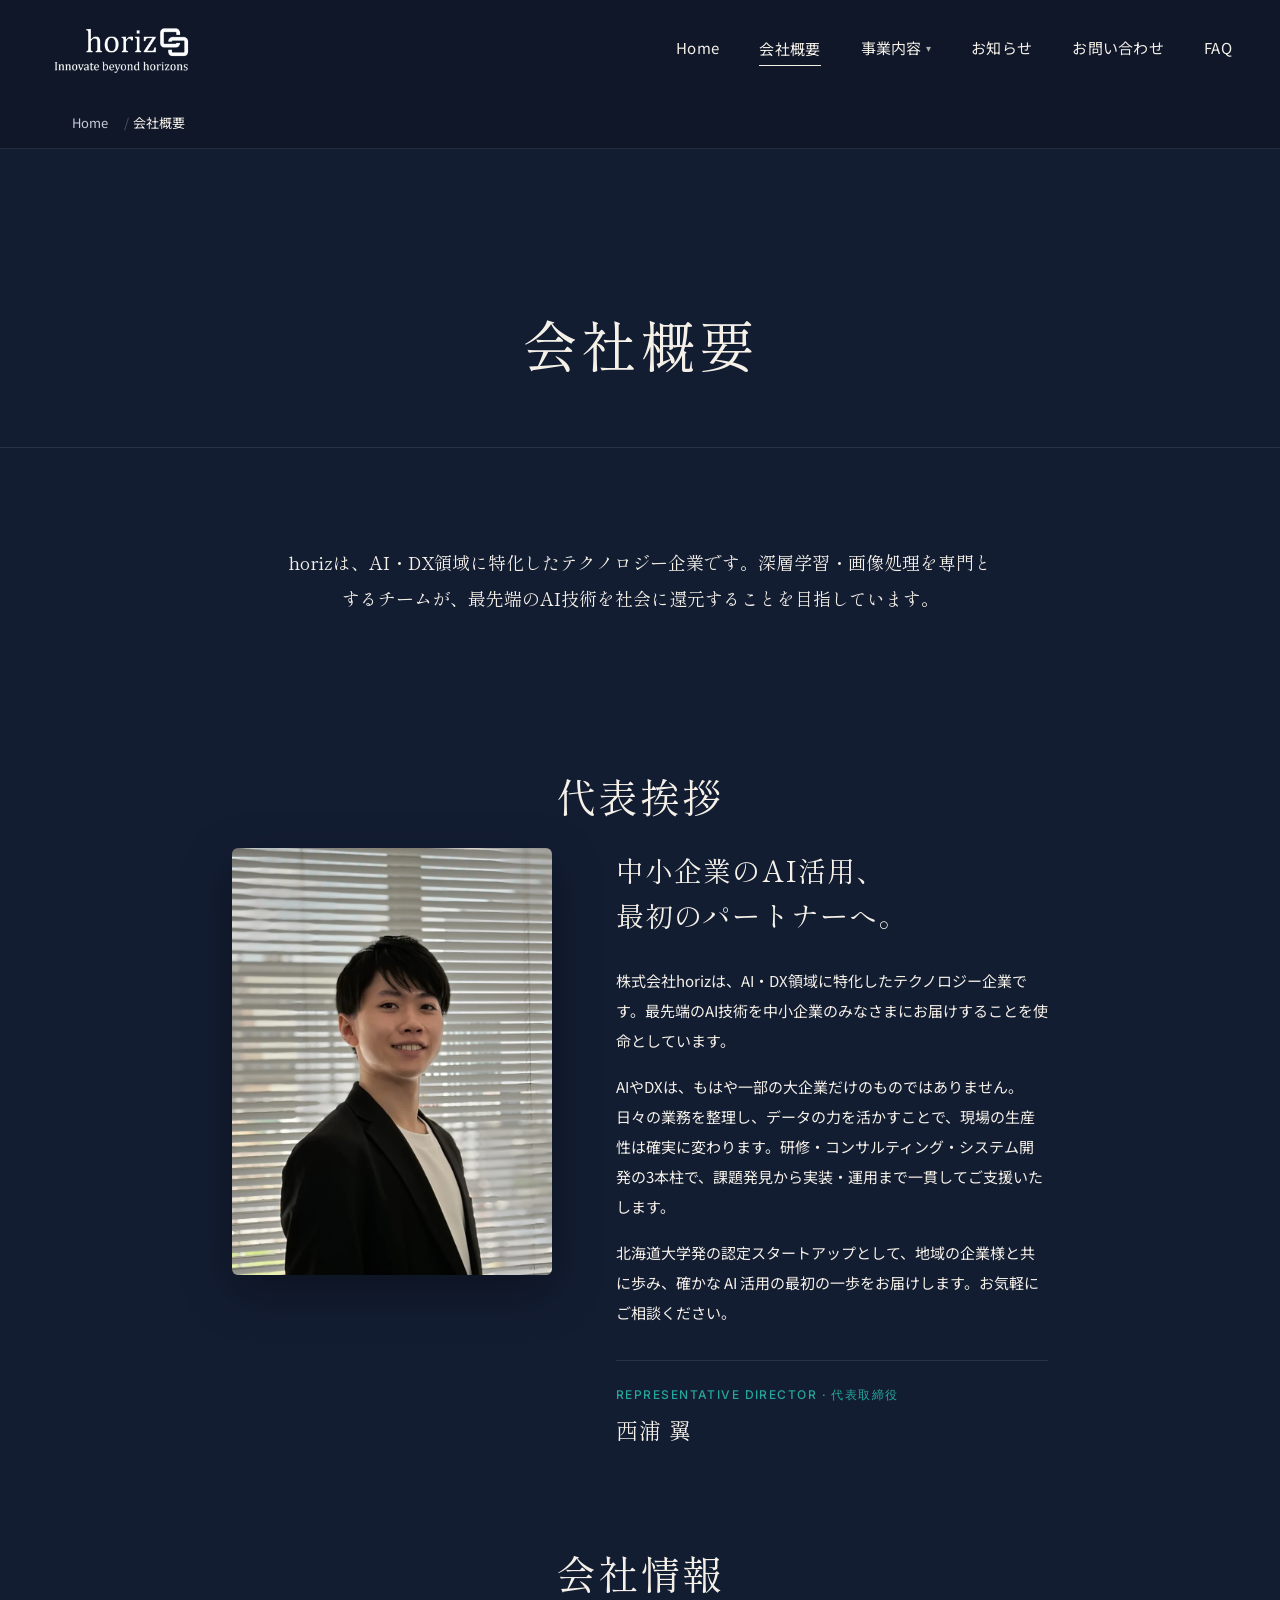
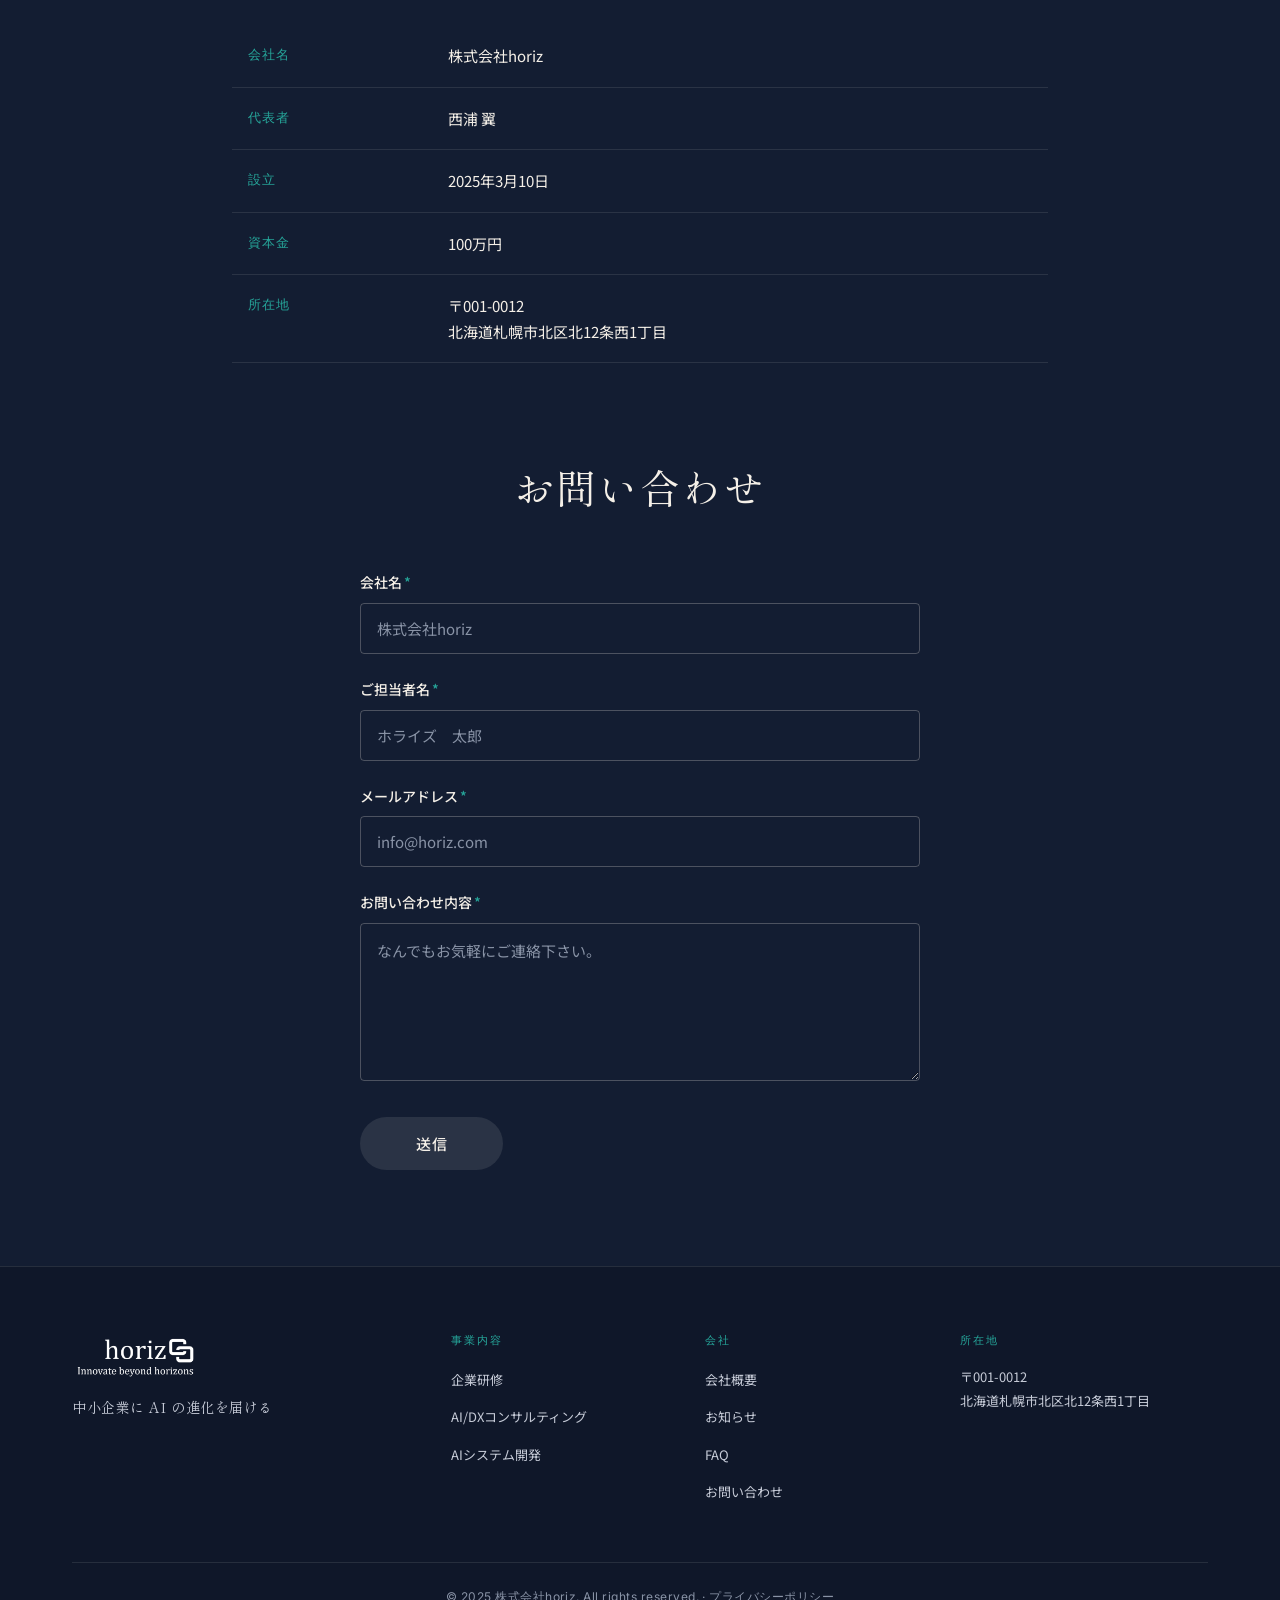
==== about/index.html @ e5aac1dd "home_hero: ChatGPT生成版に差し替え（地平線×ネットワーク） - 旧版を home_hero.bak.png/webp としてバックアップ保持 - 新版1536x1024 → webp" ====
<!doctype html>
<html lang="ja">
<head>
<meta charset="utf-8">
<meta name="viewport" content="width=device-width, initial-scale=1">
<script>
// WebP サポート検出 — 検出できたら <html> に webp-supported クラスを付与
(function () {
  var img = new Image();
  img.onload = img.onerror = function () {
    if (img.height === 2) document.documentElement.classList.add('webp-supported');
  };
  img.src = '[data-uri]';
})();
</script>
<title>会社概要｜北大発のAI/DXパートナー | 株式会社horiz</title>
<meta name="description" content="株式会社horizは、AI・DX領域に特化したテクノロジー企業。深層学習・画像処理を専門とするチームが、最先端のAI技術を社会に還元します。札幌・北海道発、北大認定スタートアップ。">
<link rel="canonical" href="https://horiz-ai.com/about/">
<link rel="icon" href="/assets/images/icon.png">

<!-- Open Graph -->
<meta property="og:title" content="会社概要｜北大発のAI/DXパートナー | 株式会社horiz">
<meta property="og:description" content="株式会社horizは、AI・DX領域に特化したテクノロジー企業。深層学習・画像処理を専門とするチームが、最先端のAI技術を社会に還元します。札幌・北海道発、北大認定スタートアップ。">
<meta property="og:type" content="website">
<meta property="og:url" content="https://horiz-ai.com/about/">
<meta property="og:image" content="https://horiz-ai.com/assets/images/home_hero.png">
<meta property="og:site_name" content="株式会社horiz">
<meta property="og:locale" content="ja_JP">

<!-- Twitter -->
<meta name="twitter:card" content="summary_large_image">
<meta name="twitter:title" content="会社概要｜北大発のAI/DXパートナー | 株式会社horiz">
<meta name="twitter:description" content="株式会社horizは、AI・DX領域に特化したテクノロジー企業。深層学習・画像処理を専門とするチームが、最先端のAI技術を社会に還元します。札幌・北海道発、北大認定スタートアップ。">
<meta name="twitter:image" content="https://horiz-ai.com/assets/images/home_hero.png">

<link rel="preconnect" href="https://fonts.googleapis.com">
<link rel="preconnect" href="https://fonts.gstatic.com" crossorigin>
<link rel="dns-prefetch" href="https://horiz-ai.com">
<link href="https://fonts.googleapis.com/css2?family=Shippori+Mincho:wght@400;500;600;700&family=Noto+Sans+JP:wght@300;400;500;700&family=Inter:wght@300;400;500;600&display=swap" rel="stylesheet">
<link rel="stylesheet" href="/assets/css/style.css?v=1777559553">





<script type="application/ld+json">
{
  "@context": "https://schema.org",
  "@type": ["Organization", "LocalBusiness"],
  "name": "株式会社horiz",
  "alternateName": "horiz",
  "url": "https://horiz-ai.com",
  "logo": "https://horiz-ai.com/assets/images/logo_white.png",
  "image": "https://horiz-ai.com/assets/images/home_hero.png",
  "description": "AI・DX領域に特化したテクノロジー企業。札幌・北海道発、北大認定スタートアップ。法人研修、AI/DXコンサルティング、AIシステム開発の3本柱で中小企業をワンストップ支援。",
  "founder": {
    "@type": "Person",
    "name": "西浦 翼",
    "jobTitle": "代表取締役"
  },
  "foundingDate": "2025-03-10",
  "address": {
    "@type": "PostalAddress",
    "postalCode": "001-0012",
    "addressRegion": "北海道",
    "addressLocality": "札幌市北区",
    "streetAddress": "北12条西1丁目",
    "addressCountry": "JP"
  },
  "areaServed": {
    "@type": "Country",
    "name": "Japan"
  },
  "knowsAbout": ["AI", "DX", "深層学習", "画像処理", "機械学習", "生成AI"],
  "sameAs": []
}
</script>


</head>
<body class="page-inner">
<a class="skip-link" href="#main">本文へスキップ</a>
<div class="scroll-progress" aria-hidden="true"></div>

<header class="site-header">
  <div class="header-inner">
    <a class="brand" href="/">
      <img src="/assets/images/logo_white.png" alt="horiz — Innovate beyond horizons" class="brand-mark">
    </a>
    <button class="nav-toggle" aria-label="メニューを開く" aria-expanded="false" aria-controls="primaryNav">
      <span></span><span></span><span></span>
    </button>
    <nav class="primary-nav" id="primaryNav">
      <ul class="nav-list"><li class="nav-item"><a class="nav-link" href="/">Home</a></li><li class="nav-item is-active"><a class="nav-link" href="/about/">会社概要</a></li><li class="nav-item has-dropdown">  <span class="nav-link">事業内容<span class="caret">▾</span></span>  <div class="nav-dropdown"><a class="nav-sub-item" href="/training/">企業研修</a><a class="nav-sub-item" href="/consulting/">AI/DXコンサルティング</a><a class="nav-sub-item" href="/development/">システム開発</a></div></li><li class="nav-item"><a class="nav-link" href="/news/">お知らせ</a></li><li class="nav-item"><a class="nav-link" href="/contact/">お問い合わせ</a></li><li class="nav-item"><a class="nav-link" href="/faq/">FAQ</a></li></ul>
    </nav>
  </div>
</header>
<main id="main" tabindex="-1">
<nav class="breadcrumbs" aria-label="パンくずリスト"><ol class="crumb-list"><li class="crumb"><a href="/">Home</a></li><li class="crumb crumb-current" aria-current="page">会社概要</li></ol></nav><script type="application/ld+json">{"@context": "https://schema.org", "@type": "BreadcrumbList", "itemListElement": [{"@type": "ListItem", "position": 1, "name": "Home", "item": "https://horiz-ai.com/"}, {"@type": "ListItem", "position": 2, "name": "会社概要"}]}</script>
<section class="page-hero page-hero-plain">
  <div class="container">
    <h1 class="page-hero-title">会社概要</h1>
  </div>
</section>

<section class="section section-about">
  <div class="container narrow">
    <p class="about-lead">horizは、AI・DX領域に特化したテクノロジー企業です。深層学習・画像処理を専門とするチームが、最先端のAI技術を社会に還元することを目指しています。</p>
  </div>
</section>

<section class="section section-greeting" id="greeting">
  <div class="container narrow">
    <h2 class="section-title">代表挨拶</h2>
    <div class="greeting-grid">
      <div class="greeting-photo">
        <picture>
          <source srcset="/assets/images/ceo_portrait.webp" type="image/webp">
          <img src="/assets/images/ceo_portrait.jpg" alt="代表 西浦 翼" loading="lazy" decoding="async" onerror="this.style.display='none';this.parentElement.parentElement.querySelector('.greeting-photo-placeholder').style.display='block';">
        </picture>
        <span class="greeting-photo-placeholder" style="display:none;">PHOTO COMING SOON</span>
      </div>
      <div class="greeting-text">
        <p class="greeting-headline">中小企業のAI活用、<br>最初のパートナーへ。</p>
        <p class="greeting-body">株式会社horizは、AI・DX領域に特化したテクノロジー企業です。最先端のAI技術を中小企業のみなさまにお届けすることを使命としています。</p><p class="greeting-body">AIやDXは、もはや一部の大企業だけのものではありません。日々の業務を整理し、データの力を活かすことで、現場の生産性は確実に変わります。研修・コンサルティング・システム開発の3本柱で、課題発見から実装・運用まで一貫してご支援いたします。</p><p class="greeting-body">北海道大学発の認定スタートアップとして、地域の企業様と共に歩み、確かな AI 活用の最初の一歩をお届けします。お気軽にご相談ください。</p>
        <div class="greeting-signature">
          <p class="greeting-role">REPRESENTATIVE DIRECTOR · 代表取締役</p>
          <p class="greeting-name">西浦 翼</p>
        </div>
      </div>
    </div>
  </div>
</section>

<section class="section section-info">
  <div class="container narrow">
    <h2 class="section-title">会社情報</h2>
    <table class="info-table">
      <tr><th>会社名</th><td>株式会社horiz</td></tr>
      <tr><th>代表者</th><td>西浦 翼</td></tr>
      <tr><th>設立</th><td>2025年3月10日</td></tr>
      <tr><th>資本金</th><td>100万円</td></tr>
      <tr><th>所在地</th><td>〒001-0012<br>北海道札幌市北区北12条西1丁目</td></tr>
    </table>
  </div>
</section>

<section class="section section-contact" id="contact">
  <div class="container">
    <h2 class="section-title">お問い合わせ</h2>
    <form class="contact-form" action="#mailto" method="post">
      <div class="form-row">
        <label class="form-label" for="company">会社名<span class="req">*</span></label>
        <input type="text" id="company" name="company" placeholder="株式会社horiz" required>
      </div>
      <div class="form-row">
        <label class="form-label" for="name">ご担当者名<span class="req">*</span></label>
        <input type="text" id="name" name="name" placeholder="ホライズ　太郎" required>
      </div>
      <div class="form-row">
        <label class="form-label" for="email">メールアドレス<span class="req">*</span></label>
        <input type="email" id="email" name="email" placeholder="info@horiz.com" required>
      </div>
      <div class="form-row">
        <label class="form-label" for="message">お問い合わせ内容<span class="req">*</span></label>
        <textarea id="message" name="message" rows="5" placeholder="なんでもお気軽にご連絡下さい。" required></textarea>
      </div>
      <button class="form-submit" type="submit">送信</button>
      <div class="form-status" role="status" aria-live="polite">
        <strong>メールアプリを開きました。</strong> 内容を確認のうえ送信してください。<br>
        メールアプリが起動しない場合は、お手数ですが <a href="mailto:horiz.hokudai@gmail.com">horiz.hokudai@gmail.com</a> 宛にお送りください。
      </div>
    </form>
  </div>
</section>
</main>

<footer class="site-footer">
  <div class="footer-inner">
    <div class="footer-grid">
      <div class="footer-col footer-brand">
        <img src="/assets/images/logo_white.png" alt="horiz" class="footer-logo">
        <p class="footer-tagline">中小企業に AI の進化を届ける</p>
      </div>
      <nav class="footer-col" aria-label="フッター・ナビゲーション">
        <h4 class="footer-heading">事業内容</h4>
        <ul class="footer-links">
          <li><a href="/training/">企業研修</a></li>
          <li><a href="/consulting/">AI/DXコンサルティング</a></li>
          <li><a href="/development/">AIシステム開発</a></li>
        </ul>
      </nav>
      <nav class="footer-col" aria-label="フッター・会社情報">
        <h4 class="footer-heading">会社</h4>
        <ul class="footer-links">
          <li><a href="/about/">会社概要</a></li>
          <li><a href="/news/">お知らせ</a></li>
          <li><a href="/faq/">FAQ</a></li>
          <li><a href="/contact/">お問い合わせ</a></li>
        </ul>
      </nav>
      <div class="footer-col">
        <h4 class="footer-heading">所在地</h4>
        <p class="footer-address">〒001-0012<br>北海道札幌市北区北12条西1丁目</p>
      </div>
    </div>
    <div class="footer-bottom">
      <p class="copyright">© 2025 株式会社horiz. All rights reserved. · <a href="/privacy/" class="footer-legal-link">プライバシーポリシー</a></p>
    </div>
  </div>
</footer>
<button class="back-to-top" aria-label="ページトップへ戻る" type="button"><span aria-hidden="true">↑</span></button>
<a class="floating-cta" href="/contact/">無料相談 →</a>
<script>
(function () {
  // ────── 旧Hostinger版のService Worker / Cache Storage を一括解除 ──────
  // Hostinger Builder製のサイトはPWA化のためSWを登録していたため、
  // URLバー直打ちで古いキャッシュが返る問題が発生する。これを掃除する。
  if ('serviceWorker' in navigator && navigator.serviceWorker.getRegistrations) {
    navigator.serviceWorker.getRegistrations().then(function (regs) {
      regs.forEach(function (r) { try { r.unregister(); } catch (e) {} });
    }).catch(function () {});
  }
  if (typeof caches !== 'undefined' && caches.keys) {
    caches.keys().then(function (keys) {
      keys.forEach(function (k) { try { caches.delete(k); } catch (e) {} });
    }).catch(function () {});
  }

  // ────── ヘッダー / Back-to-Top / Floating CTA / スクロール進捗バー ──────
  var header = document.querySelector('.site-header');
  var backTop = document.querySelector('.back-to-top');
  var floatCta = document.querySelector('.floating-cta');
  var progress = document.querySelector('.scroll-progress');
  var lastScroll = -1;
  var rafId = null;
  function updateScrollUI() {
    rafId = null;
    var y = window.pageYOffset || document.documentElement.scrollTop;
    if (y === lastScroll) return;
    lastScroll = y;
    if (header) {
      if (y > 40) header.classList.add('is-scrolled');
      else header.classList.remove('is-scrolled');
    }
    if (backTop) {
      if (y > 600) backTop.classList.add('is-visible');
      else backTop.classList.remove('is-visible');
    }
    if (floatCta) {
      if (y > 400) floatCta.classList.add('is-visible');
      else floatCta.classList.remove('is-visible');
    }
    if (progress) {
      var docH = document.documentElement.scrollHeight - window.innerHeight;
      var pct = docH > 0 ? Math.min(100, (y / docH) * 100) : 0;
      progress.style.transform = 'scaleX(' + (pct / 100) + ')';
    }
  }
  window.addEventListener('scroll', function () {
    if (rafId === null) rafId = window.requestAnimationFrame(updateScrollUI);
  }, { passive: true });
  updateScrollUI();
  if (backTop) {
    backTop.addEventListener('click', function () {
      window.scrollTo({ top: 0, behavior: 'smooth' });
    });
  }

  // ────── ハンバーガー ──────
  var toggle = document.querySelector('.nav-toggle');
  var nav = document.querySelector('.primary-nav');
  if (toggle && nav) {
    toggle.addEventListener('click', function () {
      var open = nav.classList.toggle('is-open');
      toggle.classList.toggle('is-open', open);
      toggle.setAttribute('aria-expanded', open ? 'true' : 'false');
      document.body.classList.toggle('nav-locked', open);
    });
    nav.querySelectorAll('a').forEach(function (a) {
      a.addEventListener('click', function () {
        nav.classList.remove('is-open');
        toggle.classList.remove('is-open');
        toggle.setAttribute('aria-expanded', 'false');
        document.body.classList.remove('nav-locked');
      });
    });
  }

  // ────── スクロールフェードイン ──────
  if (typeof window.IntersectionObserver === 'undefined') return;
  if (window.matchMedia && window.matchMedia('(prefers-reduced-motion: reduce)').matches) return;
  var targets = document.querySelectorAll('.section, .page-hero, .hero, .greeting-grid, .course-row, .service-tile, .flow-row, .faq-item, .news-card, .news-item');
  targets.forEach(function (el) { el.classList.add('fade-in'); });
  // services-grid の中の service-tile には index ベースの遅延を付与してステガード
  document.querySelectorAll('.services-grid').forEach(function (g) {
    g.querySelectorAll('.service-tile').forEach(function (tile, i) {
      tile.style.transitionDelay = (i * 90) + 'ms';
    });
  });
  document.querySelectorAll('.usp-grid').forEach(function (g) {
    g.querySelectorAll('.usp-cell').forEach(function (cell, i) {
      cell.classList.add('fade-in');
      cell.style.transitionDelay = (i * 90) + 'ms';
    });
  });
  var io = new IntersectionObserver(function (entries) {
    entries.forEach(function (e) {
      if (e.isIntersecting) {
        e.target.classList.add('is-visible');
        io.unobserve(e.target);
      }
    });
  }, { threshold: 0.08, rootMargin: '0px 0px -10% 0px' });
  targets.forEach(function (el) { io.observe(el); });
  document.querySelectorAll('.usp-cell.fade-in').forEach(function (el) { io.observe(el); });
  // ファーストビューは即時表示
  setTimeout(function () {
    document.querySelectorAll('.hero, .page-hero').forEach(function (el) { el.classList.add('is-visible'); });
  }, 50);

  // ────── お問い合わせフォームを mailto: にハイジャック (Cloudflare Pages 移行前の暫定) ──────
  var form = document.querySelector('.contact-form');
  if (form && form.getAttribute('action') === '#mailto') {
    form.addEventListener('submit', function (e) {
      e.preventDefault();
      var get = function (name) {
        var el = form.querySelector('[name="' + name + '"]');
        return el ? (el.value || '').trim() : '';
      };
      var company = get('company'), name = get('name'), email = get('email'), msg = get('message');
      var subject = '[horiz-ai.com お問い合わせ] ' + (company || '会社名未入力');
      var body =
        '会社名: ' + company + '\n' +
        'ご担当者名: ' + name + '\n' +
        'メールアドレス: ' + email + '\n\n' +
        'お問い合わせ内容:\n' + msg + '\n';
      var to = 'horiz.hokudai@gmail.com';
      window.location.href = 'mailto:' + to + '?subject=' + encodeURIComponent(subject) + '&body=' + encodeURIComponent(body);
      // ステータスメッセージ表示
      var status = form.querySelector('.form-status');
      if (status) status.classList.add('is-visible');
    });
  }
})();
</script>
</body>
</html>
---- assets/css/style.css ----
/* ============================================================
   horiz-ai.com — Hostinger 版を踏襲する静的サイト用 CSS
   Tokens: dark navy bg、cream text、teal accent、Shippori Mincho 見出し
   ============================================================ */

:root {
  --bg-1: #131D32;        /* メイン背景 (dark navy) */
  --bg-2: #0F1729;        /* 一段濃い navy */
  --bg-3: #1B2742;        /* セクション境界用 */
  --ink-1: #F5F0E8;       /* メインテキスト (warm white) */
  --ink-2: #C7CCD8;       /* サブテキスト */
  --ink-3: #8993A6;       /* 弱テキスト */
  --teal:  #26A69A;       /* アクセント teal */
  --teal-2: #1E867C;
  --gold:  #D4A862;
  --line:  rgba(245, 240, 232, 0.10);

  --serif: 'Shippori Mincho', 'Noto Serif JP', 'Hiragino Mincho ProN', 'Yu Mincho', serif;
  --sans:  'Noto Sans JP', 'Hiragino Sans', sans-serif;
  --inter: 'Inter', sans-serif;

  --container: 1200px;
  --container-narrow: 880px;
  --header-h: 96px;
}

* { box-sizing: border-box; }
html, body { margin: 0; padding: 0; }

html {
  background: var(--bg-1);
  color: var(--ink-1);
  font-family: var(--sans);
  font-weight: 400;
  font-size: 16px;
  line-height: 1.7;
  -webkit-font-smoothing: antialiased;
  text-rendering: optimizeLegibility;
}

body { min-height: 100vh; background: var(--bg-1); }

img { max-width: 100%; height: auto; display: block; }

a { color: inherit; text-decoration: none; }
a:hover { color: var(--teal); }

main { display: block; }

.container {
  width: 100%;
  max-width: var(--container);
  margin: 0 auto;
  padding: 0 32px;
}
.container.narrow { max-width: var(--container-narrow); }

@media (max-width: 720px) {
  .container { padding: 0 20px; }
}

/* ────────────────────────────────────────────────────────────
   ヘッダー — 左ロゴ＋タグライン、右ナビ。CTAボタン無し（Hostinger踏襲）
   ──────────────────────────────────────────────────────────── */

.site-header {
  position: fixed;
  top: 0; left: 0; right: 0;
  z-index: 100;
  height: var(--header-h);
  background: transparent;
  transition: background-color 0.3s ease, height 0.3s ease, backdrop-filter 0.3s ease;
}
.site-header.is-scrolled {
  background: rgba(15, 23, 41, 0.85);
  backdrop-filter: saturate(140%) blur(10px);
  -webkit-backdrop-filter: saturate(140%) blur(10px);
  height: 72px;
  border-bottom: 1px solid var(--line);
}
.site-header.is-scrolled .brand-mark { width: 120px; transition: width 0.3s ease; }
.brand-mark { transition: width 0.3s ease; }

/* ハンバーガー (モバイル) */
.nav-toggle {
  display: none;
  background: transparent;
  border: 1px solid rgba(245, 240, 232, 0.30);
  width: 40px;
  height: 40px;
  border-radius: 4px;
  cursor: pointer;
  position: relative;
  padding: 0;
}
.nav-toggle span {
  position: absolute;
  left: 9px; right: 9px;
  height: 1.5px;
  background: var(--ink-1);
  transition: transform 0.25s ease, opacity 0.2s ease, top 0.25s ease;
}
.nav-toggle span:nth-child(1) { top: 13px; }
.nav-toggle span:nth-child(2) { top: 19px; }
.nav-toggle span:nth-child(3) { top: 25px; }
.nav-toggle.is-open span:nth-child(1) { top: 19px; transform: rotate(45deg); }
.nav-toggle.is-open span:nth-child(2) { opacity: 0; }
.nav-toggle.is-open span:nth-child(3) { top: 19px; transform: rotate(-45deg); }
@media (max-width: 820px) {
  .nav-toggle { display: block; }
}

.header-inner {
  max-width: 1440px;
  height: 100%;
  margin: 0 auto;
  padding: 0 48px;
  display: flex;
  align-items: center;
  justify-content: space-between;
  gap: 32px;
}

.brand {
  display: inline-flex;
  align-items: center;
  line-height: 1;
}
.brand-mark { width: 150px; height: auto; }

.primary-nav { display: flex; align-items: center; }
.nav-list {
  list-style: none;
  margin: 0;
  padding: 0;
  display: flex;
  gap: 40px;
  align-items: center;
}
.nav-item { position: relative; }
.nav-link {
  font-family: var(--sans);
  font-size: 15px;
  font-weight: 400;
  color: var(--ink-1);
  letter-spacing: 0.02em;
  cursor: pointer;
  display: inline-flex;
  align-items: center;
  gap: 4px;
  padding: 6px 0;
}
.nav-item.is-active .nav-link {
  border-bottom: 1px solid var(--ink-1);
  padding-bottom: 4px;
}
.nav-link:hover { color: var(--teal); }
.caret { font-size: 10px; opacity: 0.7; transform: translateY(-1px); }

.nav-dropdown {
  position: absolute;
  top: 100%;
  left: 50%;
  transform: translateX(-50%) translateY(8px);
  background: var(--bg-2);
  border: 1px solid var(--line);
  border-radius: 4px;
  padding: 8px 0;
  min-width: 220px;
  opacity: 0;
  pointer-events: none;
  transition: opacity 0.15s ease, transform 0.15s ease;
  z-index: 200;
}
.has-dropdown:hover .nav-dropdown {
  opacity: 1;
  pointer-events: auto;
  transform: translateX(-50%) translateY(0);
}
.nav-sub-item {
  display: block;
  padding: 10px 18px;
  font-size: 14px;
  color: var(--ink-1);
  white-space: nowrap;
}
.nav-sub-item:hover { background: var(--bg-3); color: var(--teal); }

@media (max-width: 1080px) {
  .nav-list { gap: 24px; }
  .header-inner { padding: 0 28px; }
  .brand-mark { width: 110px; }
}
@media (max-width: 820px) {
  .header-inner { padding: 0 18px; }
  .brand-mark { width: 110px; }

  .primary-nav {
    position: fixed;
    top: 0;
    right: 0;
    bottom: 0;
    width: min(360px, 86vw);
    background: var(--bg-2);
    padding: 96px 32px 32px;
    transform: translateX(100%);
    transition: transform 0.3s cubic-bezier(.2,.7,.2,1);
    box-shadow: -16px 0 40px rgba(0,0,0,0.35);
    overflow-y: auto;
  }
  .primary-nav.is-open { transform: translateX(0); }
  .nav-list { flex-direction: column; align-items: stretch; gap: 4px; }
  .nav-item { width: 100%; }
  .nav-link {
    width: 100%;
    padding: 14px 12px;
    border-bottom: 1px solid var(--line);
    font-size: 16px;
  }
  .nav-item.is-active .nav-link { border-bottom: 1px solid var(--teal); }
  .nav-dropdown {
    position: static;
    transform: none;
    opacity: 1;
    pointer-events: auto;
    background: transparent;
    border: none;
    padding: 0 0 12px 16px;
    min-width: 0;
  }
  .has-dropdown .nav-link { border-bottom: 1px solid var(--line); }
  .nav-sub-item {
    padding: 10px 12px;
    font-size: 14px;
    color: var(--ink-2);
  }
  .nav-sub-item:hover { background: transparent; color: var(--teal); }
  .caret { display: none; }

  body.nav-locked { overflow: hidden; }
  body.nav-locked::after {
    content: '';
    position: fixed;
    inset: 0;
    background: rgba(0,0,0,0.5);
    z-index: 99;
  }
}

/* ────────────────────────────────────────────────────────────
   ヒーロー (トップ) — フル背景画像、テキスト右側
   ──────────────────────────────────────────────────────────── */

.hero {
  position: relative;
  width: 100%;
  background-color: var(--bg-1);
  background-size: cover;
  background-position: center;
  background-repeat: no-repeat;
  color: var(--ink-1);
}

/* ヒーロー背景画像 — WebP優先、未対応ブラウザはPNG/JPGにフォールバック */
.bg-home        { background-image: url('/assets/images/home_hero.png'); }
.bg-training    { background-image: url('/assets/images/training_hero.jpg'); }
.bg-consulting  { background-image: url('/assets/images/consulting_hero.jpg'); }
.bg-development { background-image: url('/assets/images/development_hero.jpg'); }
/* `webp-supported` クラスは <html> に JS で付与される。下記参照 */
html.webp-supported .bg-home        { background-image: url('/assets/images/home_hero.webp'); }
html.webp-supported .bg-training    { background-image: url('/assets/images/training_hero.webp'); }
html.webp-supported .bg-consulting  { background-image: url('/assets/images/consulting_hero.webp'); }
html.webp-supported .bg-development { background-image: url('/assets/images/development_hero.webp'); }

.hero-home {
  min-height: 100vh;
  min-height: 100svh;
  display: flex;
  align-items: center;
  justify-content: flex-end;
  padding-top: var(--header-h);
}
/* 暗いオーバーレイで文字可読性確保 */
.hero-home::before {
  content: '';
  position: absolute;
  inset: 0;
  background: linear-gradient(90deg, rgba(19,29,50,0.55) 0%, rgba(19,29,50,0.10) 60%, rgba(19,29,50,0.20) 100%);
  pointer-events: none;
}

.hero-home-inner {
  position: relative;
  width: 100%;
  max-width: 1440px;
  padding: 0 80px 100px;
  display: flex;
  justify-content: flex-end;
}

.hero-text {
  text-align: left;
  max-width: 640px;
}

.hero-title {
  font-family: var(--serif);
  font-weight: 400;
  font-size: 64px;
  line-height: 1.4;
  margin: 0 0 48px;
  color: var(--ink-1);
}
.hero-line { display: block; }
.accent-teal { color: var(--teal); }

.hero-lede {
  font-family: var(--serif);
  font-size: 22px;
  line-height: 1.7;
  margin: 0;
  color: var(--ink-1);
  letter-spacing: 0.02em;
}

@media (max-width: 1080px) {
  .hero-home-inner { padding: 0 40px 80px; justify-content: center; }
  .hero-text { text-align: center; max-width: 720px; }
  .hero-title { font-size: 52px; }
}
@media (max-width: 720px) {
  .hero-home { min-height: 80vh; }
  .hero-home-inner { padding: 0 24px 60px; }
  .hero-title { font-size: 36px; margin-bottom: 32px; }
  .hero-lede { font-size: 16px; }
  .hero-lede br { display: none; }
}

/* ────────────────────────────────────────────────────────────
   ページヘッダー (training/consulting/development)
   フル背景写真 + 中央タイトル + 3カラム USP
   ──────────────────────────────────────────────────────────── */

.page-hero {
  position: relative;
  background: var(--bg-1);
  background-size: cover;
  background-position: center;
  padding-top: calc(var(--header-h) + 60px);
  padding-bottom: 60px;
  text-align: center;
  color: var(--ink-1);
}

.page-hero-photo {
  min-height: 480px;
  padding-bottom: 80px;
  display: flex;
  flex-direction: column;
  justify-content: center;
}
.page-hero-overlay {
  position: absolute;
  inset: 0;
  background: linear-gradient(180deg, rgba(19,29,50,0.45) 0%, rgba(19,29,50,0.55) 100%);
  pointer-events: none;
  z-index: 0;
}
.page-hero-photo > .container { position: relative; z-index: 1; }

.page-hero-plain {
  background: var(--bg-1);
  border-bottom: 1px solid var(--line);
  padding-bottom: 48px;
}

.page-hero-title {
  font-family: var(--serif);
  font-weight: 400;
  font-size: 56px;
  letter-spacing: 0.05em;
  line-height: 1.4;
  margin: 0 0 56px;
  color: var(--ink-1);
}
.page-hero-plain .page-hero-title { margin-bottom: 16px; }
.page-hero-lede {
  font-family: var(--serif);
  font-size: 18px;
  color: var(--ink-2);
  margin: 0;
}

@media (max-width: 720px) {
  .page-hero-title { font-size: 36px; margin-bottom: 36px; }
  .page-hero-photo { min-height: 360px; padding-top: calc(var(--header-h) + 40px); }
}

/* USP 3カラム (page-hero 内) — エディトリアル系: 大きな数字+下線+本文 */
.usp-grid {
  display: grid;
  grid-template-columns: repeat(3, 1fr);
  gap: 0;
  max-width: 1080px;
  margin: 0 auto;
  position: relative;
}
.usp-cell {
  text-align: center;
  padding: 16px 32px;
  position: relative;
}
/* 区切り線: 各列の左に細い縦線 (最初の列を除く) */
.usp-cell + .usp-cell::before {
  content: '';
  position: absolute;
  left: 0;
  top: 12%;
  bottom: 12%;
  width: 1px;
  background: linear-gradient(to bottom,
    transparent 0%,
    rgba(245, 240, 232, 0.18) 30%,
    rgba(245, 240, 232, 0.18) 70%,
    transparent 100%);
}
.usp-num {
  font-family: var(--serif);
  font-size: 38px;
  font-weight: 400;
  letter-spacing: 0.05em;
  color: var(--teal);
  display: block;
  line-height: 1;
  margin-bottom: 18px;
  position: relative;
}
/* 数字下のヘアライン下線 */
.usp-num::after {
  content: '';
  display: block;
  width: 28px;
  height: 1px;
  background: var(--teal);
  margin: 14px auto 0;
  opacity: 0.7;
}
.usp-text {
  font-family: var(--serif);
  font-size: 19px;
  line-height: 1.7;
  margin: 0;
  color: var(--ink-1);
  letter-spacing: 0.02em;
}
@media (max-width: 720px) {
  .usp-grid { grid-template-columns: 1fr; gap: 8px; }
  .usp-cell { padding: 20px 16px; }
  .usp-cell + .usp-cell::before {
    /* 縦線→横線 */
    left: 12%; right: 12%; top: 0; bottom: auto;
    width: auto; height: 1px;
    background: linear-gradient(to right,
      transparent 0%,
      rgba(245, 240, 232, 0.18) 30%,
      rgba(245, 240, 232, 0.18) 70%,
      transparent 100%);
  }
  .usp-num { font-size: 32px; margin-bottom: 14px; }
  .usp-num::after { width: 24px; margin-top: 10px; }
  .usp-text { font-size: 16px; }
}

/* ────────────────────────────────────────────────────────────
   CTA バンド — フル幅、teal 丸ピル
   ──────────────────────────────────────────────────────────── */

.cta-band {
  background: var(--bg-2);
  padding: 36px 0;
  text-align: center;
}
.cta-pill-wrap {
  text-align: center;
}
.cta-pill {
  display: inline-block;
  background: var(--teal);
  color: #fff;
  font-family: var(--sans);
  font-size: 17px;
  font-weight: 500;
  padding: 18px 56px;
  border-radius: 999px;
  letter-spacing: 0.04em;
  transition: background 0.2s ease, transform 0.2s ease;
}
.cta-pill:hover {
  background: var(--teal-2);
  color: #fff;
  transform: translateY(-1px);
}

/* ────────────────────────────────────────────────────────────
   セクション共通
   ──────────────────────────────────────────────────────────── */

.section { padding: 96px 0; background: var(--bg-1); }
.section + .section { padding-top: 0; }

.section-title {
  font-family: var(--serif);
  font-weight: 400;
  font-size: 40px;
  line-height: 1.4;
  text-align: center;
  margin: 0 0 24px;
  color: var(--ink-1);
  letter-spacing: 0.05em;
}
.section-lede {
  font-family: var(--serif);
  font-size: 18px;
  line-height: 1.7;
  text-align: center;
  color: var(--ink-1);
  margin: 0 auto 48px;
  max-width: 720px;
}

@media (max-width: 720px) {
  .section { padding: 64px 0; }
  .section-title { font-size: 28px; }
  .section-lede { font-size: 15px; margin-bottom: 32px; }
}

/* ────────────────────────────────────────────────────────────
   北大認定セクション
   ──────────────────────────────────────────────────────────── */

.section-hus {
  background: var(--bg-1);
  text-align: center;
  padding: 100px 0;
}
.section-hus .section-title { margin-bottom: 32px; }
.hus-body {
  max-width: 720px;
  margin: 0 auto 56px;
  font-family: var(--sans);
  font-size: 15px;
  line-height: 1.9;
  color: var(--ink-2);
}
.hus-lockup {
  display: flex;
  align-items: center;
  justify-content: center;
  gap: 40px;
  flex-wrap: wrap;
}
.hus-horiz { width: 220px; }
.hus-x {
  font-family: var(--serif);
  font-weight: 300;
  font-size: 56px;
  color: var(--ink-1);
  line-height: 1;
}
.hus-img { width: 220px; background: #fff; padding: 16px; border-radius: 4px; }
@media (max-width: 720px) {
  .hus-horiz { width: 160px; }
  .hus-img { width: 160px; }
  .hus-x { font-size: 36px; }
  .hus-lockup { gap: 20px; }
}

/* ────────────────────────────────────────────────────────────
   事業内容 3 カラム — 画像上、ミンチョタイトル、本文
   ──────────────────────────────────────────────────────────── */

.section-services { background: var(--bg-1); }

.services-grid {
  display: grid;
  grid-template-columns: repeat(3, 1fr);
  gap: 48px;
  margin-top: 48px;
}
.service-tile {
  display: block;
  color: var(--ink-1);
  transition: transform 0.3s cubic-bezier(.2,.7,.2,1), opacity 0.3s ease;
}
.service-tile:hover { color: var(--ink-1); transform: translateY(-6px); }
.service-tile:hover .service-image { box-shadow: 0 18px 40px rgba(0,0,0,0.35); }
.service-tile .service-image { transition: box-shadow 0.3s ease; }
.service-tile:hover .service-title { color: var(--teal); }
.service-title { transition: color 0.2s ease; }

.service-image {
  /* 元画像 1440x785 ≒ 16:9。aspect-ratio をソースに合わせて余計なクロップを避ける */
  aspect-ratio: 1440 / 785;
  background: #fff;
  border-radius: 4px;
  overflow: hidden;
  margin-bottom: 24px;
}
.service-image img {
  width: 100%;
  height: 100%;
  object-fit: cover;
  image-rendering: -webkit-optimize-contrast;
}
.service-title {
  font-family: var(--serif);
  font-weight: 400;
  font-size: 26px;
  margin: 0 0 16px;
  letter-spacing: 0.04em;
}
.service-body {
  font-family: var(--sans);
  font-size: 14px;
  line-height: 1.9;
  color: var(--ink-1);
  margin: 0;
}

@media (max-width: 1080px) {
  .services-grid { grid-template-columns: repeat(2, 1fr); gap: 32px; }
}
@media (max-width: 720px) {
  .services-grid { grid-template-columns: 1fr; gap: 32px; }
  .service-title { font-size: 22px; }
}

/* ────────────────────────────────────────────────────────────
   コース／事例リスト — 画像左、テキスト右の交互配置
   ──────────────────────────────────────────────────────────── */

.course-list {
  display: flex;
  flex-direction: column;
  gap: 56px;
  max-width: 920px;
  margin: 0 auto;
}
.course-row {
  display: grid;
  grid-template-columns: 280px 1fr;
  gap: 48px;
  align-items: center;
}
.course-image {
  aspect-ratio: 4 / 3;
  background: #fff;
  border-radius: 4px;
  overflow: hidden;
}
.course-image img {
  width: 100%;
  height: 100%;
  object-fit: cover;
}
.course-title {
  font-family: var(--serif);
  font-weight: 400;
  font-size: 30px;
  margin: 0 0 16px;
  letter-spacing: 0.05em;
  color: var(--ink-1);
}
.course-body {
  font-family: var(--sans);
  font-size: 15px;
  line-height: 1.9;
  margin: 0;
  color: var(--ink-1);
}

@media (max-width: 720px) {
  .course-row { grid-template-columns: 1fr; gap: 16px; }
  .course-image { aspect-ratio: 16 / 10; }
  .course-title { font-size: 22px; }
  .course-body { font-size: 14px; }
}

/* ────────────────────────────────────────────────────────────
   フロー (consulting) — シンプルな縦リスト、teal 左罫線
   ──────────────────────────────────────────────────────────── */

.section-flow .section-title { margin-bottom: 56px; }
.flow-list {
  display: flex;
  flex-direction: column;
  gap: 36px;
  max-width: 720px;
  margin: 0 auto;
}
.flow-row {
  border-left: 2px solid var(--teal);
  padding: 4px 0 4px 24px;
}
.flow-title {
  font-family: var(--serif);
  font-weight: 400;
  font-size: 26px;
  margin: 0 0 8px;
  color: var(--ink-1);
  letter-spacing: 0.03em;
  line-height: 1.5;
}
.flow-body {
  font-family: var(--sans);
  font-size: 15px;
  line-height: 1.85;
  margin: 0;
  color: var(--ink-2);
}
@media (max-width: 720px) {
  .flow-title { font-size: 20px; }
  .flow-body { font-size: 14px; }
}

/* ────────────────────────────────────────────────────────────
   料金・助成金
   ──────────────────────────────────────────────────────────── */

.subsidy-lead {
  font-family: var(--serif);
  font-size: 22px;
  text-align: center;
  margin: 0 0 48px;
  line-height: 1.7;
  color: var(--ink-1);
}
.subsidy-sub {
  font-family: var(--serif);
  font-weight: 400;
  font-size: 24px;
  margin: 0 0 24px;
  text-align: left;
  color: var(--ink-1);
  letter-spacing: 0.04em;
}
.subsidy-table {
  width: 100%;
  border-collapse: collapse;
  font-family: var(--sans);
  font-size: 14px;
  margin-top: 16px;
  overflow: hidden;
}
.subsidy-table thead th {
  background: var(--teal);
  color: #fff;
  font-weight: 500;
  text-align: left;
  padding: 14px 18px;
}
.subsidy-table tbody th,
.subsidy-table tbody td {
  border-bottom: 1px solid var(--line);
  padding: 16px 18px;
  text-align: left;
}
.subsidy-table .subsidy-row-label { color: var(--teal); font-weight: 500; }

.subsidy-bullets {
  list-style: none;
  padding: 0;
  margin: 0 0 24px;
  font-family: var(--serif);
  font-size: 22px;
  text-align: center;
  color: var(--ink-1);
}
.subsidy-bullets li { margin-bottom: 12px; }
.subsidy-bullets li::before { content: "・"; color: var(--teal); margin-right: 4px; }
.subsidy-note {
  font-family: var(--sans);
  font-size: 14px;
  line-height: 1.9;
  text-align: center;
  color: var(--ink-2);
  max-width: 640px;
  margin: 0 auto;
}

@media (max-width: 720px) {
  .subsidy-lead { font-size: 17px; }
  .subsidy-sub { font-size: 18px; text-align: center; }
  .subsidy-bullets { font-size: 18px; }
  .subsidy-table { font-size: 13px; }
  .subsidy-table thead th, .subsidy-table tbody th, .subsidy-table tbody td { padding: 12px 10px; }
}

/* ────────────────────────────────────────────────────────────
   会社概要 (about)
   ──────────────────────────────────────────────────────────── */

.about-lead {
  font-family: var(--serif);
  font-size: 18px;
  line-height: 2;
  text-align: center;
  margin: 0 auto 56px;
  color: var(--ink-1);
  max-width: 720px;
}
.info-table {
  width: 100%;
  border-collapse: collapse;
  font-family: var(--sans);
  font-size: 15px;
}
.info-table th, .info-table td {
  text-align: left;
  padding: 18px 16px;
  border-bottom: 1px solid var(--line);
  vertical-align: top;
  line-height: 1.7;
}
.info-table th {
  width: 200px;
  color: var(--teal);
  font-weight: 500;
  font-family: var(--inter);
  font-size: 13px;
  letter-spacing: 0.08em;
}
@media (max-width: 720px) {
  .about-lead { font-size: 15px; }
  .info-table th, .info-table td { display: block; width: 100%; padding: 8px 0; border-bottom: none; }
  .info-table tr { display: block; padding: 16px 0; border-bottom: 1px solid var(--line); }
  .info-table th { padding-bottom: 4px; }
}

/* ────────────────────────────────────────────────────────────
   お知らせ (teaser + list)
   ──────────────────────────────────────────────────────────── */

.section-news-teaser .section-title { margin-bottom: 48px; }
.news-teaser { max-width: 720px; margin: 0 auto; }
.news-card { display: block; color: var(--ink-1); }
.news-image {
  aspect-ratio: 16 / 9;
  background: #1a2640;
  overflow: hidden;
  border-radius: 4px;
  margin-bottom: 20px;
}
.news-image img { width: 100%; height: 100%; object-fit: cover; }
.news-title {
  font-family: var(--serif);
  font-weight: 400;
  font-size: 22px;
  margin: 0 0 8px;
  color: var(--ink-1);
  letter-spacing: 0.03em;
}
.news-date {
  font-family: var(--inter);
  font-size: 13px;
  color: var(--ink-3);
  margin: 0;
}

.news-item {
  display: grid;
  grid-template-columns: 320px 1fr;
  gap: 40px;
  align-items: center;
  margin-top: 40px;
}
.news-item-image {
  aspect-ratio: 16 / 10;
  background: #1a2640;
  overflow: hidden;
  border-radius: 4px;
}
.news-item-image img { width: 100%; height: 100%; object-fit: cover; }
.news-item-title {
  font-family: var(--serif);
  font-weight: 400;
  font-size: 26px;
  margin: 0 0 12px;
  color: var(--ink-1);
}
.news-item-date {
  font-family: var(--inter);
  font-size: 13px;
  color: var(--ink-3);
  margin: 0 0 16px;
}
.news-item-body {
  font-family: var(--sans);
  font-size: 15px;
  line-height: 1.9;
  color: var(--ink-2);
  margin: 0;
}
@media (max-width: 720px) {
  .news-item { grid-template-columns: 1fr; gap: 16px; }
  .news-item-title { font-size: 20px; }
}

/* ────────────────────────────────────────────────────────────
   FAQ
   ──────────────────────────────────────────────────────────── */

.faq-list { display: flex; flex-direction: column; gap: 0; }
.faq-item {
  border-bottom: 1px solid var(--line);
}
.faq-q {
  display: flex;
  align-items: flex-start;
  gap: 20px;
  padding: 28px 36px 28px 0;
  cursor: pointer;
  list-style: none;
  font-family: var(--sans);
  font-size: 18px;
  font-weight: 500;
  line-height: 1.65;
  color: var(--ink-1);
  position: relative;
}
.faq-q::-webkit-details-marker { display: none; }
.faq-q::after {
  content: '+';
  position: absolute;
  right: 4px;
  top: 28px;
  font-size: 26px;
  color: var(--teal);
  transition: transform 0.2s ease;
}
.faq-item[open] .faq-q::after { content: '−'; }
.faq-q-mark {
  font-family: var(--inter);
  color: var(--teal);
  font-weight: 600;
  font-size: 16px;
  flex-shrink: 0;
  margin-top: 3px;
  letter-spacing: 0.02em;
}
.faq-a {
  display: flex;
  align-items: flex-start;
  gap: 20px;
  padding: 0 36px 28px 0;
  font-family: var(--sans);
  font-size: 16px;
  line-height: 2;
  color: var(--ink-2);
}
.faq-a-mark {
  font-family: var(--inter);
  color: var(--gold);
  font-weight: 600;
  font-size: 16px;
  flex-shrink: 0;
  margin-top: 3px;
  letter-spacing: 0.02em;
}
.faq-a p { margin: 0; }
@media (max-width: 720px) {
  .faq-q { font-size: 16px; gap: 14px; padding: 22px 32px 22px 0; }
  .faq-q::after { top: 22px; font-size: 22px; }
  .faq-a { font-size: 15px; gap: 14px; padding: 0 32px 22px 0; }
}

/* ────────────────────────────────────────────────────────────
   フォーム — シンプル、teal ボタン
   ──────────────────────────────────────────────────────────── */

.section-contact { background: var(--bg-1); padding-top: 96px; }
.section-contact .section-title { margin-bottom: 56px; }

.contact-form {
  max-width: 560px;
  margin: 0 auto;
  display: flex;
  flex-direction: column;
  gap: 24px;
}
.form-row { display: flex; flex-direction: column; gap: 8px; }
.form-label {
  font-family: var(--sans);
  font-size: 14px;
  font-weight: 500;
  color: var(--ink-1);
}
.req { color: var(--teal); margin-left: 2px; }
.contact-form input,
.contact-form textarea {
  width: 100%;
  background: transparent;
  border: 1px solid rgba(245, 240, 232, 0.25);
  border-radius: 4px;
  padding: 14px 16px;
  font-family: var(--sans);
  font-size: 15px;
  color: var(--ink-1);
  transition: border-color 0.2s ease;
}
.contact-form input::placeholder,
.contact-form textarea::placeholder { color: var(--ink-3); }
.contact-form input:focus,
.contact-form textarea:focus {
  outline: none;
  border-color: var(--teal);
}
.contact-form textarea { resize: vertical; min-height: 140px; line-height: 1.7; }

.form-submit {
  align-self: flex-start;
  background: rgba(245, 240, 232, 0.10);
  color: var(--ink-1);
  border: none;
  padding: 16px 56px;
  border-radius: 999px;
  font-family: var(--sans);
  font-size: 15px;
  font-weight: 500;
  cursor: pointer;
  letter-spacing: 0.04em;
  transition: background 0.2s ease;
  margin-top: 12px;
}
.form-submit:hover { background: var(--teal); color: #fff; }

/* ────────────────────────────────────────────────────────────
   フッター
   ──────────────────────────────────────────────────────────── */

.site-footer {
  background: var(--bg-2);
  padding: 64px 0 24px;
  border-top: 1px solid var(--line);
}
.footer-inner {
  max-width: var(--container);
  margin: 0 auto;
  padding: 0 32px;
}
.footer-grid {
  display: grid;
  grid-template-columns: 1.6fr 1fr 1fr 1.2fr;
  gap: 48px;
  padding-bottom: 48px;
}
.footer-col {}
.footer-brand .footer-logo {
  width: 130px;
  height: auto;
  margin-bottom: 16px;
}
.footer-tagline {
  font-family: var(--serif);
  font-size: 14px;
  line-height: 1.7;
  color: var(--ink-2);
  margin: 0;
  letter-spacing: 0.04em;
}
.footer-heading {
  font-family: var(--inter);
  font-size: 11px;
  font-weight: 500;
  letter-spacing: 0.18em;
  color: var(--teal);
  text-transform: uppercase;
  margin: 0 0 16px;
}
.footer-links {
  list-style: none;
  margin: 0;
  padding: 0;
}
.footer-links li { margin-bottom: 10px; }
.footer-links a {
  font-family: var(--sans);
  font-size: 13px;
  color: var(--ink-2);
  transition: color 0.2s ease;
}
.footer-links a:hover { color: var(--teal); }
.footer-address {
  font-family: var(--sans);
  font-size: 13px;
  line-height: 1.8;
  color: var(--ink-2);
  margin: 0;
}
.footer-bottom {
  padding-top: 24px;
  border-top: 1px solid var(--line);
  text-align: center;
}
.copyright {
  font-family: var(--inter);
  font-size: 12px;
  color: var(--ink-3);
  margin: 0;
  letter-spacing: 0.04em;
}
@media (max-width: 820px) {
  .footer-grid {
    grid-template-columns: 1fr 1fr;
    gap: 32px;
  }
  .footer-brand { grid-column: 1 / -1; text-align: center; }
  .footer-brand .footer-logo { margin: 0 auto 16px; }
}
@media (max-width: 560px) {
  .footer-grid { grid-template-columns: 1fr; gap: 28px; text-align: center; }
  .footer-col { text-align: center; }
}

/* ────────────────────────────────────────────────────────────
   スクロール進捗バー (画面上端の細いteal線)
   ──────────────────────────────────────────────────────────── */
.scroll-progress {
  position: fixed;
  top: 0;
  left: 0;
  right: 0;
  height: 2px;
  background: var(--teal);
  transform: scaleX(0);
  transform-origin: left center;
  z-index: 110;
  pointer-events: none;
  will-change: transform;
}
@media (prefers-reduced-motion: reduce) {
  .scroll-progress { display: none; }
}

/* ────────────────────────────────────────────────────────────
   ヒーローテキスト reveal アニメーション
   ──────────────────────────────────────────────────────────── */
.hero-title .hero-line,
.hero-lede,
.page-hero-title {
  animation: hero-reveal 0.9s cubic-bezier(.16,.7,.16,1) both;
}
.hero-title .hero-line:nth-child(1) { animation-delay: 0.05s; }
.hero-title .hero-line:nth-child(2) { animation-delay: 0.20s; }
.hero-lede { animation-delay: 0.40s; }
.page-hero-title { animation-delay: 0.10s; }

@keyframes hero-reveal {
  from {
    opacity: 0;
    transform: translateY(16px);
    filter: blur(2px);
  }
  to {
    opacity: 1;
    transform: none;
    filter: none;
  }
}

@media (prefers-reduced-motion: reduce) {
  .hero-title .hero-line,
  .hero-lede,
  .page-hero-title { animation: none; }
}

/* ────────────────────────────────────────────────────────────
   代表挨拶 (about)
   ──────────────────────────────────────────────────────────── */

.section-greeting {
  background: var(--bg-1);
  padding-top: 0;
}
.greeting-grid {
  display: grid;
  grid-template-columns: 320px 1fr;
  gap: 64px;
  align-items: start;
  max-width: 960px;
  margin: 0 auto;
}
.greeting-photo {
  aspect-ratio: 3 / 4;
  background: linear-gradient(135deg, #1B2742 0%, #131D32 100%);
  border-radius: 6px;
  overflow: hidden;
  position: relative;
  display: flex;
  align-items: center;
  justify-content: center;
  box-shadow: 0 16px 48px rgba(0,0,0,0.35);
}
.greeting-photo img { width: 100%; height: 100%; object-fit: cover; display: block; }
.greeting-photo-placeholder {
  font-family: var(--inter);
  font-size: 11px;
  letter-spacing: 0.18em;
  color: var(--ink-3);
  text-transform: uppercase;
}
.greeting-text { font-family: var(--sans); }
.greeting-headline {
  font-family: var(--serif);
  font-weight: 400;
  font-size: 28px;
  line-height: 1.6;
  margin: 0 0 28px;
  color: var(--ink-1);
  letter-spacing: 0.04em;
}
.greeting-body {
  font-size: 15px;
  line-height: 2;
  color: var(--ink-1);
  margin: 0 0 16px;
}
.greeting-signature {
  margin-top: 32px;
  padding-top: 24px;
  border-top: 1px solid var(--line);
  font-family: var(--sans);
}
.greeting-role {
  font-size: 12px;
  letter-spacing: 0.12em;
  color: var(--teal);
  margin: 0 0 6px;
  font-family: var(--inter);
  font-weight: 500;
}
.greeting-name {
  font-family: var(--serif);
  font-size: 22px;
  margin: 0;
  color: var(--ink-1);
  letter-spacing: 0.05em;
}
@media (max-width: 720px) {
  .greeting-grid { grid-template-columns: 1fr; gap: 32px; max-width: 480px; }
  .greeting-photo { max-width: 280px; margin: 0 auto; }
  .greeting-headline { font-size: 22px; }
}

/* ────────────────────────────────────────────────────────────
   スクロールフェードイン (controlled by IntersectionObserver script)
   reduced motion を尊重
   ──────────────────────────────────────────────────────────── */
.fade-in {
  opacity: 0;
  transform: translateY(24px);
  transition: opacity 0.7s cubic-bezier(.2,.7,.2,1),
              transform 0.7s cubic-bezier(.2,.7,.2,1);
  will-change: opacity, transform;
}
.fade-in.is-visible {
  opacity: 1;
  transform: none;
}
@media (prefers-reduced-motion: reduce) {
  .fade-in { opacity: 1; transform: none; transition: none; }
}

/* ────────────────────────────────────────────────────────────
   ヒーロースクロールインジケータ
   ──────────────────────────────────────────────────────────── */
.scroll-indicator {
  position: absolute;
  bottom: 32px;
  left: 50%;
  transform: translateX(-50%);
  width: 1px;
  height: 56px;
  background: rgba(245, 240, 232, 0.18);
  overflow: hidden;
  z-index: 2;
}
.scroll-indicator-line {
  position: absolute;
  top: -56px;
  left: 0;
  width: 100%;
  height: 56px;
  background: linear-gradient(to bottom, transparent 0%, var(--teal) 50%, transparent 100%);
  animation: scroll-line 2.4s cubic-bezier(.65,.05,.35,1) infinite;
}
@keyframes scroll-line {
  0%   { top: -56px; }
  60%  { top: 56px; }
  100% { top: 56px; }
}
@media (max-width: 720px) {
  .scroll-indicator { bottom: 20px; height: 40px; }
  .scroll-indicator-line { animation-duration: 2s; }
}
@media (prefers-reduced-motion: reduce) {
  .scroll-indicator-line { animation: none; opacity: 0.6; top: 0; }
}

/* picture 要素のデフォルトレイアウト */
picture { display: contents; }
.service-image picture img, .course-image picture img,
.news-image picture img, .news-item-image picture img,
.greeting-photo picture img {
  width: 100%; height: 100%; object-fit: cover; display: block;
}

.news-empty {
  font-family: var(--sans);
  font-size: 15px;
  color: var(--ink-2);
  text-align: center;
  padding: 64px 0;
}

/* ────────────────────────────────────────────────────────────
   スキップリンク (a11y)
   ──────────────────────────────────────────────────────────── */
.skip-link {
  position: absolute;
  top: -100px;
  left: 16px;
  background: var(--teal);
  color: #fff;
  padding: 12px 20px;
  border-radius: 4px;
  font-family: var(--sans);
  font-size: 14px;
  font-weight: 500;
  z-index: 1000;
  transition: top 0.2s ease;
  text-decoration: none;
}
.skip-link:focus {
  top: 16px;
  outline: 2px solid #fff;
  outline-offset: 2px;
  color: #fff;
}

/* フォーカスリング統一 */
*:focus-visible {
  outline: 2px solid var(--teal);
  outline-offset: 3px;
  border-radius: 2px;
}
.cta-pill:focus-visible,
.form-submit:focus-visible,
.nav-link:focus-visible,
.floating-cta:focus-visible {
  outline-offset: 4px;
}

/* main にtabindex=-1 を持たせたときのフォーカスリングは消す */
main:focus { outline: none; }

/* ────────────────────────────────────────────────────────────
   パンくずリスト
   ──────────────────────────────────────────────────────────── */
.breadcrumbs {
  background: var(--bg-2);
  padding: 16px 0 14px;
  padding-top: calc(var(--header-h) + 16px);
  border-bottom: 1px solid var(--line);
}
.breadcrumbs.no-header-pad { padding-top: 16px; }
.crumb-list {
  list-style: none;
  margin: 0;
  padding: 0 32px;
  max-width: var(--container);
  margin: 0 auto;
  display: flex;
  flex-wrap: wrap;
  gap: 8px 4px;
  font-family: var(--sans);
  font-size: 13px;
  color: var(--ink-3);
}
.crumb { display: inline-flex; align-items: center; gap: 8px; }
.crumb a {
  color: var(--ink-2);
  text-decoration: none;
  transition: color 0.2s ease;
}
.crumb a:hover { color: var(--teal); }
.crumb:not(:last-child)::after {
  content: '/';
  margin-left: 8px;
  color: var(--ink-3);
  opacity: 0.5;
}
.crumb-current {
  color: var(--ink-1);
}
/* page-hero が直後に来る場合は header padding を吸収するので、
   page-hero 自身の padding-top を抑える */
.breadcrumbs + .page-hero,
.breadcrumbs + section.page-hero {
  padding-top: 40px;
}
.breadcrumbs + .page-hero-photo {
  padding-top: 60px;
}
@media (max-width: 720px) {
  .crumb-list { padding: 0 20px; font-size: 12px; }
}

/* ────────────────────────────────────────────────────────────
   Back to Top ボタン
   ──────────────────────────────────────────────────────────── */
.back-to-top {
  position: fixed;
  right: 24px;
  bottom: 24px;
  width: 48px;
  height: 48px;
  border-radius: 50%;
  background: var(--bg-2);
  border: 1px solid var(--line);
  color: var(--ink-1);
  font-size: 20px;
  cursor: pointer;
  z-index: 90;
  opacity: 0;
  pointer-events: none;
  transform: translateY(8px);
  transition: opacity 0.25s ease, transform 0.25s ease, background 0.2s ease;
  backdrop-filter: blur(8px);
  -webkit-backdrop-filter: blur(8px);
  display: flex;
  align-items: center;
  justify-content: center;
  font-family: var(--inter);
}
.back-to-top.is-visible {
  opacity: 1;
  pointer-events: auto;
  transform: none;
}
.back-to-top:hover {
  background: var(--teal);
  color: #fff;
  border-color: var(--teal);
}

/* ────────────────────────────────────────────────────────────
   モバイル下部固定 CTA
   ──────────────────────────────────────────────────────────── */
.floating-cta {
  position: fixed;
  left: 50%;
  bottom: 16px;
  transform: translateX(-50%) translateY(80px);
  background: var(--teal);
  color: #fff;
  padding: 14px 32px;
  border-radius: 999px;
  font-family: var(--sans);
  font-size: 15px;
  font-weight: 500;
  letter-spacing: 0.04em;
  text-decoration: none;
  box-shadow: 0 12px 32px rgba(0,0,0,0.4);
  z-index: 80;
  opacity: 0;
  pointer-events: none;
  transition: opacity 0.3s ease, transform 0.3s cubic-bezier(.2,.7,.2,1);
  display: none; /* デスクトップでは非表示 */
}
.floating-cta.is-visible {
  opacity: 1;
  pointer-events: auto;
  transform: translateX(-50%);
}
.floating-cta:hover { background: var(--teal-2); color: #fff; }
@media (max-width: 720px) {
  .floating-cta { display: inline-block; }
  .back-to-top { right: 16px; bottom: 80px; }  /* CTA と被らないよう上にずらす */
  /* お問い合わせページではフォームと被るので非表示 */
  body.page-contact .floating-cta { display: none; }
}

/* ────────────────────────────────────────────────────────────
   印刷用スタイル (PDF保存・印刷時)
   ──────────────────────────────────────────────────────────── */
@media print {
  .site-header, .site-footer, .floating-cta, .back-to-top,
  .scroll-indicator, .breadcrumbs, .nav-toggle, .skip-link {
    display: none !important;
  }
  body {
    background: white !important;
    color: black !important;
  }
  .hero, .page-hero, .section {
    background: white !important;
    color: black !important;
    padding: 16px 0 !important;
    page-break-inside: avoid;
  }
  .hero-title, .page-hero-title, .section-title,
  .service-title, .course-title, .greeting-headline,
  .greeting-name, .news-item-title {
    color: black !important;
  }
  .hero-lede, .greeting-body, .service-body, .course-body,
  .info-table th, .info-table td {
    color: #333 !important;
  }
  .accent-teal, .usp-num, .greeting-role { color: #1E867C !important; }
  a[href]::after { content: " (" attr(href) ")"; font-size: 0.8em; color: #666; }
  a[href^="#"]::after, a[href^="javascript:"]::after { content: ""; }
  .cta-pill, .cta-band { display: none !important; }
}

/* ────────────────────────────────────────────────────────────
   フォーム送信ステータスメッセージ (mailto: 起動後の案内)
   ──────────────────────────────────────────────────────────── */
.form-status {
  display: none;
  background: rgba(38, 166, 154, 0.10);
  border: 1px solid var(--teal);
  border-radius: 6px;
  padding: 16px 20px;
  margin-top: 16px;
  font-family: var(--sans);
  font-size: 14px;
  line-height: 1.7;
  color: var(--ink-1);
}
.form-status.is-visible { display: block; }
.form-status strong { color: var(--teal); }

/* ────────────────────────────────────────────────────────────
   Why horiz セクション (home)
   ──────────────────────────────────────────────────────────── */
.section-why { background: var(--bg-1); }
.section-why .section-lede { margin-bottom: 56px; }
.why-grid {
  display: grid;
  grid-template-columns: repeat(2, 1fr);
  gap: 48px 64px;
  max-width: 960px;
  margin: 0 auto;
}
.why-cell {
  position: relative;
  padding-left: 0;
  text-align: left;
}
.why-num {
  font-family: var(--inter);
  font-size: 12px;
  font-weight: 500;
  letter-spacing: 0.18em;
  color: var(--teal);
  display: block;
  margin-bottom: 12px;
}
.why-title {
  font-family: var(--serif);
  font-weight: 400;
  font-size: 22px;
  line-height: 1.5;
  color: var(--ink-1);
  margin: 0 0 16px;
  letter-spacing: 0.04em;
  position: relative;
  padding-bottom: 16px;
}
.why-title::after {
  content: '';
  position: absolute;
  left: 0;
  bottom: 0;
  width: 32px;
  height: 1px;
  background: var(--teal);
  opacity: 0.6;
}
.why-body {
  font-family: var(--sans);
  font-size: 14px;
  line-height: 1.95;
  color: var(--ink-2);
  margin: 0;
}
@media (max-width: 720px) {
  .why-grid { grid-template-columns: 1fr; gap: 36px; }
  .why-title { font-size: 19px; }
}

/* ────────────────────────────────────────────────────────────
   契約系ページ (privacy / terms)
   ──────────────────────────────────────────────────────────── */
.section-legal { background: var(--bg-1); padding-top: 56px; padding-bottom: 80px; }
.legal-lead {
  font-family: var(--sans);
  font-size: 16px;
  line-height: 2;
  color: var(--ink-1);
  margin: 0 0 48px;
}
.legal-h2 {
  font-family: var(--serif);
  font-weight: 400;
  font-size: 22px;
  color: var(--ink-1);
  margin: 48px 0 16px;
  padding-bottom: 12px;
  border-bottom: 1px solid var(--line);
  letter-spacing: 0.04em;
}
.section-legal p {
  font-family: var(--sans);
  font-size: 15px;
  line-height: 2;
  color: var(--ink-2);
  margin: 0 0 16px;
}
.legal-list {
  font-family: var(--sans);
  font-size: 15px;
  line-height: 2;
  color: var(--ink-2);
  padding-left: 24px;
  margin: 0 0 24px;
}
.legal-list li { margin-bottom: 6px; }
.legal-meta {
  margin-top: 64px;
  padding-top: 24px;
  border-top: 1px solid var(--line);
  font-family: var(--inter);
  font-size: 12px;
  color: var(--ink-3);
  letter-spacing: 0.04em;
}
.section-legal a { color: var(--teal); text-decoration: underline; text-underline-offset: 3px; }

/* ────────────────────────────────────────────────────────────
   フッター プライバシーリンク
   ──────────────────────────────────────────────────────────── */
.footer-legal-link {
  color: var(--ink-3);
  text-decoration: underline;
  text-underline-offset: 3px;
  transition: color 0.2s ease;
}
.footer-legal-link:hover { color: var(--teal); }

/* ────────────────────────────────────────────────────────────
   Contact 直接メールバックアップ
   ──────────────────────────────────────────────────────────── */
.section-contact-channels { padding: 48px 0 16px; background: var(--bg-1); }
.contact-direct {
  font-family: var(--sans);
  font-size: 14px;
  line-height: 2;
  color: var(--ink-2);
  text-align: center;
  margin: 0;
}
.contact-direct-mail {
  font-family: var(--inter);
  font-size: 17px;
  font-weight: 500;
  color: var(--teal);
  letter-spacing: 0.02em;
  text-decoration: none;
  border-bottom: 1px solid var(--teal);
  padding-bottom: 2px;
}
.contact-direct-mail:hover { color: var(--ink-1); border-color: var(--ink-1); }

/* ────────────────────────────────────────────────────────────
   404
   ──────────────────────────────────────────────────────────── */
.not-found-code {
  font-family: var(--inter);
  font-weight: 600;
  font-size: 96px;
  letter-spacing: 0.06em;
  color: var(--teal);
  margin: 24px 0 16px;
  line-height: 1;
  opacity: 0.85;
}
.page-404 .page-hero-plain { padding-bottom: 56px; }

/* ────────────────────────────────────────────────────────────
   News teaser hover
   ──────────────────────────────────────────────────────────── */
.news-card { transition: transform 0.3s cubic-bezier(.2,.7,.2,1); }
.news-card:hover { transform: translateY(-4px); }
.news-card:hover .news-title { color: var(--teal); }
.news-title { transition: color 0.2s ease; }
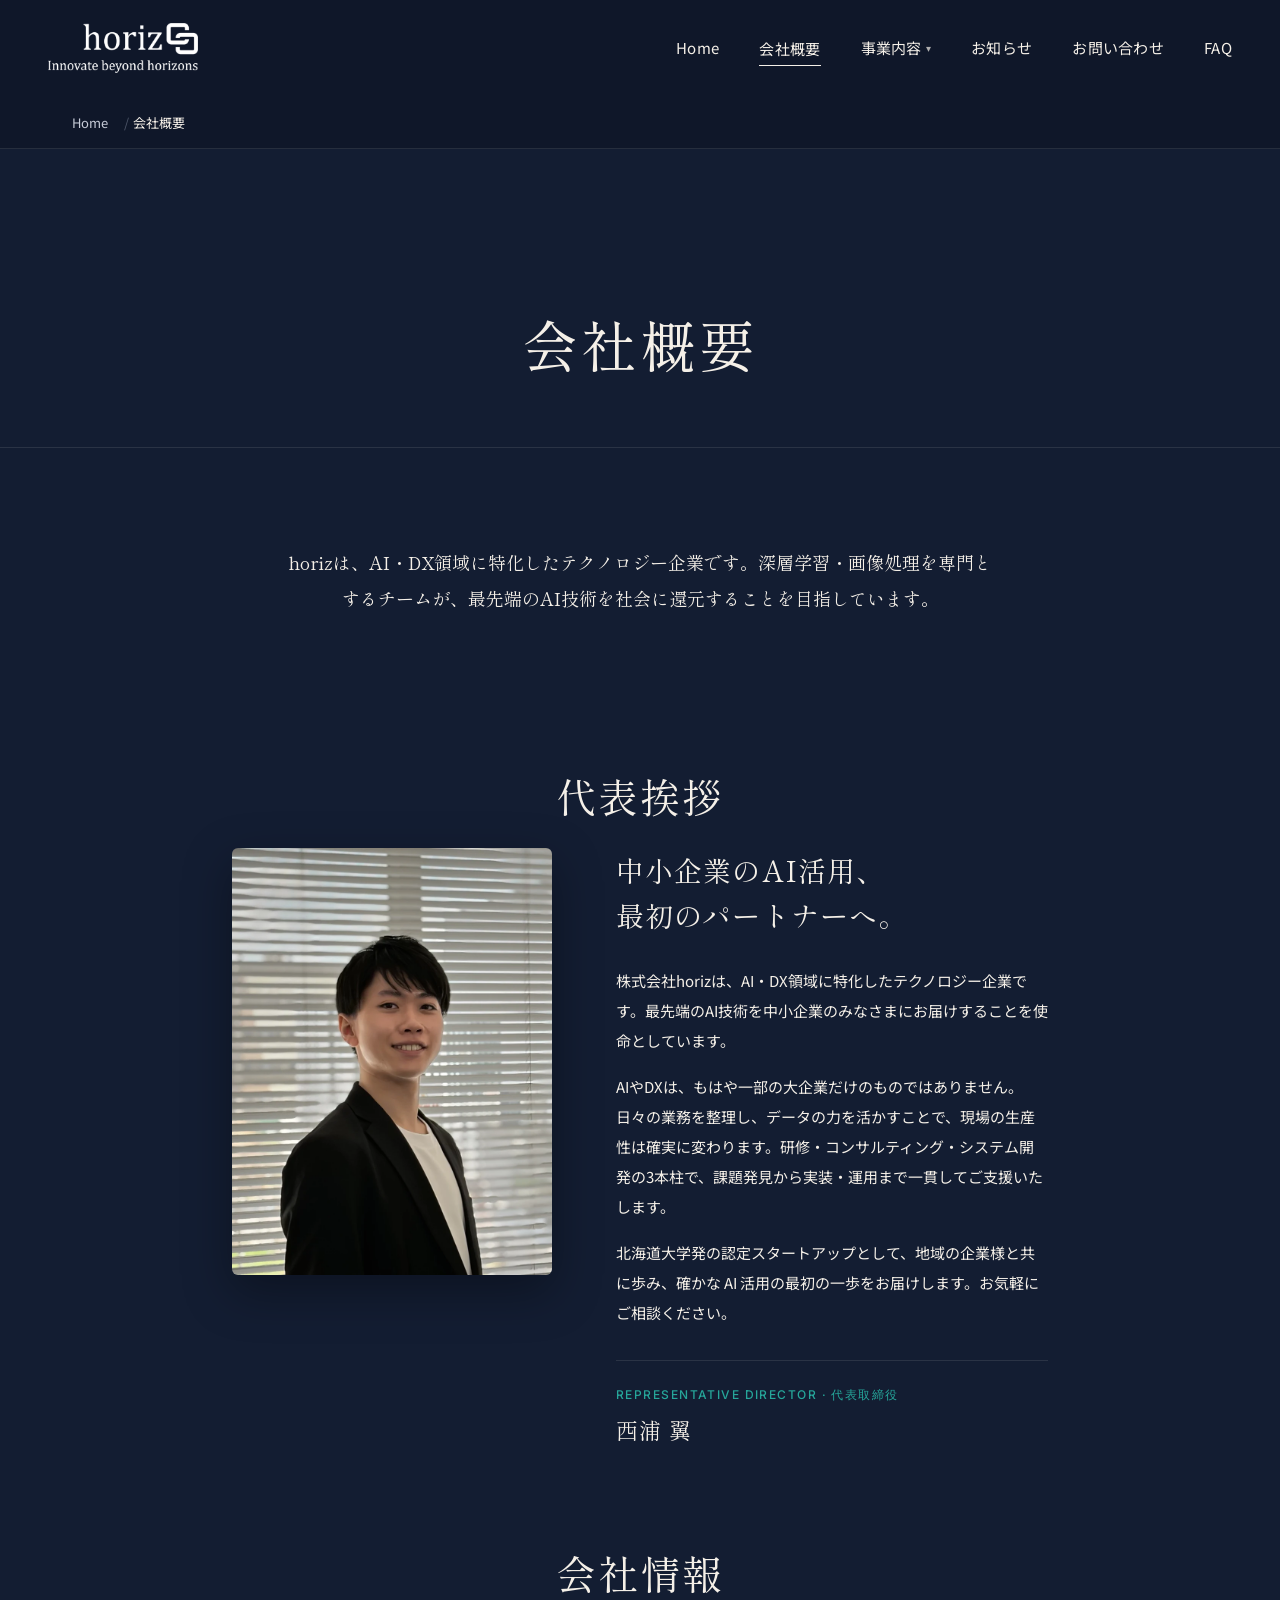
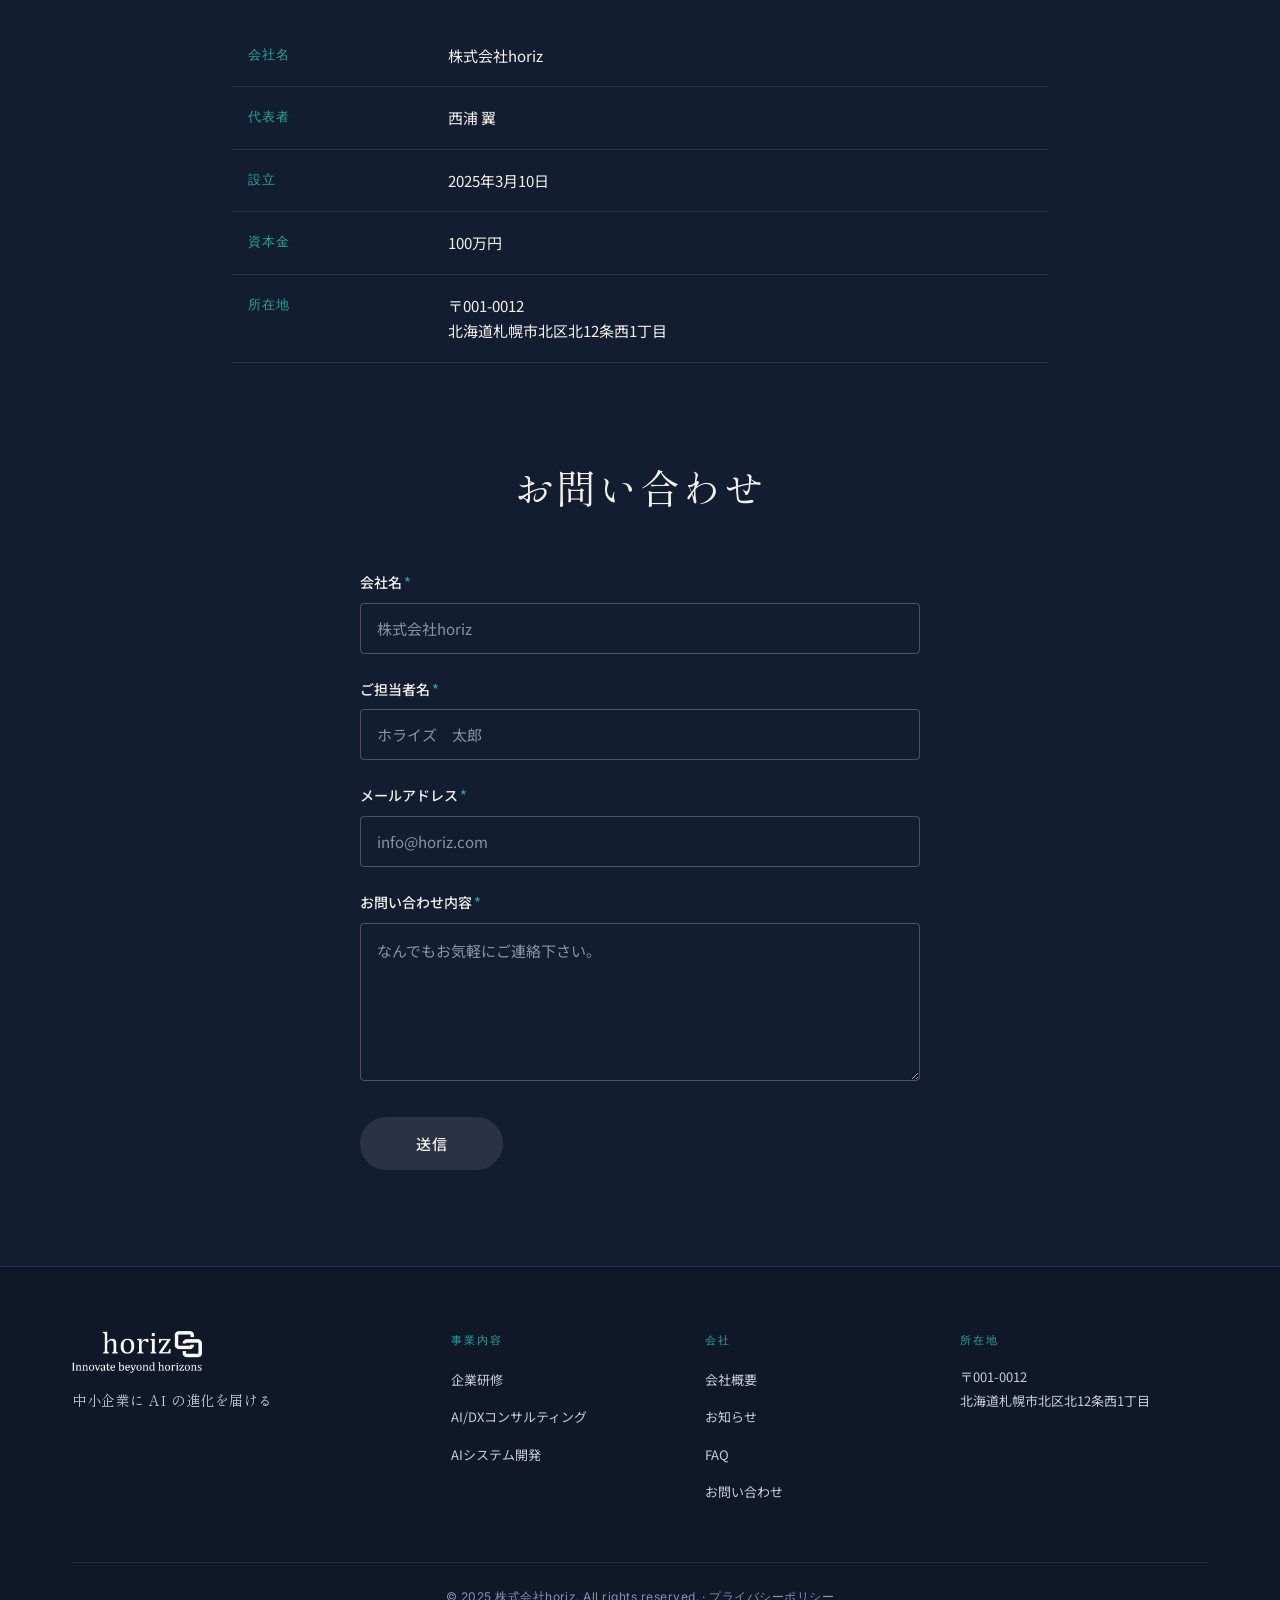
==== commit 75305670: "fix: hamburger menu - clickable close button, iOS safe-area, click-outside-to-close + crop logo whit" ====
--- a/about/index.html
+++ b/about/index.html
@@ -16,7 +16,10 @@
 <title>会社概要｜北大発のAI/DXパートナー | 株式会社horiz</title>
 <meta name="description" content="株式会社horizは、AI・DX領域に特化したテクノロジー企業。深層学習・画像処理を専門とするチームが、最先端のAI技術を社会に還元します。札幌・北海道発、北大認定スタートアップ。">
 <link rel="canonical" href="https://horiz-ai.com/about/">
-<link rel="icon" href="/assets/images/icon.png">
+<link rel="icon" href="/favicon.ico?v=3" sizes="any">
+<link rel="icon" type="image/png" sizes="32x32" href="/assets/images/favicon-32x32.png?v=3">
+<link rel="icon" type="image/png" sizes="16x16" href="/assets/images/favicon-16x16.png?v=3">
+<link rel="apple-touch-icon" sizes="180x180" href="/assets/images/apple-touch-icon.png?v=3">
 
 <!-- Open Graph -->
 <meta property="og:title" content="会社概要｜北大発のAI/DXパートナー | 株式会社horiz">
@@ -37,7 +40,7 @@
 <link rel="preconnect" href="https://fonts.gstatic.com" crossorigin>
 <link rel="dns-prefetch" href="https://horiz-ai.com">
 <link href="https://fonts.googleapis.com/css2?family=Shippori+Mincho:wght@400;500;600;700&family=Noto+Sans+JP:wght@300;400;500;700&family=Inter:wght@300;400;500;600&display=swap" rel="stylesheet">
-<link rel="stylesheet" href="/assets/css/style.css?v=1777559553">
+<link rel="stylesheet" href="/assets/css/style.css?v=1777606065">
 
 
 
@@ -95,6 +98,7 @@
     </nav>
   </div>
 </header>
+<div class="nav-overlay" aria-hidden="true"></div>
 <main id="main" tabindex="-1">
 <nav class="breadcrumbs" aria-label="パンくずリスト"><ol class="crumb-list"><li class="crumb"><a href="/">Home</a></li><li class="crumb crumb-current" aria-current="page">会社概要</li></ol></nav><script type="application/ld+json">{"@context": "https://schema.org", "@type": "BreadcrumbList", "itemListElement": [{"@type": "ListItem", "position": 1, "name": "Home", "item": "https://horiz-ai.com/"}, {"@type": "ListItem", "position": 2, "name": "会社概要"}]}</script>
 <section class="page-hero page-hero-plain">
@@ -270,6 +274,15 @@
   // ────── ハンバーガー ──────
   var toggle = document.querySelector('.nav-toggle');
   var nav = document.querySelector('.primary-nav');
+  var overlay = document.querySelector('.nav-overlay');
+  function closeNav() {
+    if (nav) nav.classList.remove('is-open');
+    if (toggle) {
+      toggle.classList.remove('is-open');
+      toggle.setAttribute('aria-expanded', 'false');
+    }
+    document.body.classList.remove('nav-locked');
+  }
   if (toggle && nav) {
     toggle.addEventListener('click', function () {
       var open = nav.classList.toggle('is-open');
@@ -278,12 +291,11 @@
       document.body.classList.toggle('nav-locked', open);
     });
     nav.querySelectorAll('a').forEach(function (a) {
-      a.addEventListener('click', function () {
-        nav.classList.remove('is-open');
-        toggle.classList.remove('is-open');
-        toggle.setAttribute('aria-expanded', 'false');
-        document.body.classList.remove('nav-locked');
-      });
+      a.addEventListener('click', closeNav);
+    });
+    if (overlay) overlay.addEventListener('click', closeNav);
+    document.addEventListener('keydown', function (e) {
+      if (e.key === 'Escape') closeNav();
     });
   }
 
--- a/assets/css/style.css
+++ b/assets/css/style.css
@@ -92,6 +92,7 @@
   cursor: pointer;
   position: relative;
   padding: 0;
+  z-index: 210; /* 開いたナビパネル(z:200相当)より前面に置いて×ボタンを押せるようにする */
 }
 .nav-toggle span {
   position: absolute;
@@ -201,12 +202,16 @@
     right: 0;
     bottom: 0;
     width: min(360px, 86vw);
+    height: 100vh;
+    height: 100dvh; /* iOS Safari の動的ビューポート対応 */
     background: var(--bg-2);
-    padding: 96px 32px 32px;
+    padding: 96px 32px calc(32px + env(safe-area-inset-bottom));
     transform: translateX(100%);
     transition: transform 0.3s cubic-bezier(.2,.7,.2,1);
     box-shadow: -16px 0 40px rgba(0,0,0,0.35);
     overflow-y: auto;
+    -webkit-overflow-scrolling: touch;
+    z-index: 150; /* オーバーレイ(99)より前、トグル(210)より後ろ */
   }
   .primary-nav.is-open { transform: translateX(0); }
   .nav-list { flex-direction: column; align-items: stretch; gap: 4px; }
@@ -238,12 +243,18 @@
   .caret { display: none; }
 
   body.nav-locked { overflow: hidden; }
-  body.nav-locked::after {
-    content: '';
+  body.nav-locked .nav-overlay {
+    opacity: 1;
+    pointer-events: auto;
+  }
+  .nav-overlay {
     position: fixed;
     inset: 0;
     background: rgba(0,0,0,0.5);
-    z-index: 99;
+    z-index: 120;
+    opacity: 0;
+    pointer-events: none;
+    transition: opacity 0.25s ease;
   }
 }
 
@@ -276,16 +287,19 @@
   min-height: 100vh;
   min-height: 100svh;
   display: flex;
-  align-items: center;
-  justify-content: flex-end;
-  padding-top: var(--header-h);
-}
-/* 暗いオーバーレイで文字可読性確保 */
+  /* 縦方向はやや上寄せ — 画像中央の輝点ホライズンライン上にテキストが乗らないように */
+  align-items: flex-start;
+  justify-content: center;
+  padding-top: calc(var(--header-h) + 18vh);
+}
+/* テキスト後方を集中的に暗くする — ラジアル位置をテキスト中心(38%)に合わせる */
 .hero-home::before {
   content: '';
   position: absolute;
   inset: 0;
-  background: linear-gradient(90deg, rgba(19,29,50,0.55) 0%, rgba(19,29,50,0.10) 60%, rgba(19,29,50,0.20) 100%);
+  background:
+    radial-gradient(ellipse 60% 38% at 50% 38%, rgba(8,14,28,0.70) 0%, rgba(8,14,28,0.38) 55%, rgba(8,14,28,0.05) 100%),
+    linear-gradient(180deg, rgba(19,29,50,0.28) 0%, rgba(19,29,50,0.04) 45%, rgba(19,29,50,0.18) 100%);
   pointer-events: none;
 }
 
@@ -293,14 +307,15 @@
   position: relative;
   width: 100%;
   max-width: 1440px;
-  padding: 0 80px 100px;
+  padding: 0 40px;
   display: flex;
-  justify-content: flex-end;
+  justify-content: center;
 }
 
 .hero-text {
-  text-align: left;
-  max-width: 640px;
+  text-align: center;
+  max-width: 760px;
+  text-shadow: 0 2px 28px rgba(8,14,28,0.65), 0 1px 2px rgba(8,14,28,0.4);
 }
 
 .hero-title {
@@ -321,16 +336,18 @@
   margin: 0;
   color: var(--ink-1);
   letter-spacing: 0.02em;
+  text-wrap: pretty;
+  word-break: auto-phrase;
 }
 
 @media (max-width: 1080px) {
-  .hero-home-inner { padding: 0 40px 80px; justify-content: center; }
-  .hero-text { text-align: center; max-width: 720px; }
+  .hero-home { padding-top: calc(var(--header-h) + 14vh); }
+  .hero-home-inner { padding: 0 40px; }
   .hero-title { font-size: 52px; }
 }
 @media (max-width: 720px) {
-  .hero-home { min-height: 80vh; }
-  .hero-home-inner { padding: 0 24px 60px; }
+  .hero-home { min-height: 80vh; padding-top: calc(var(--header-h) + 10vh); }
+  .hero-home-inner { padding: 0 24px; }
   .hero-title { font-size: 36px; margin-bottom: 32px; }
   .hero-lede { font-size: 16px; }
   .hero-lede br { display: none; }
@@ -498,7 +515,6 @@
 .cta-pill:hover {
   background: var(--teal-2);
   color: #fff;
-  transform: translateY(-1px);
 }
 
 /* ────────────────────────────────────────────────────────────
@@ -526,6 +542,8 @@
   color: var(--ink-1);
   margin: 0 auto 48px;
   max-width: 720px;
+  text-wrap: pretty;
+  word-break: auto-phrase;
 }
 
 @media (max-width: 720px) {
@@ -551,6 +569,8 @@
   font-size: 15px;
   line-height: 1.9;
   color: var(--ink-2);
+  text-wrap: pretty;
+  word-break: auto-phrase;
 }
 .hus-lockup {
   display: flex;
@@ -567,12 +587,12 @@
   color: var(--ink-1);
   line-height: 1;
 }
-.hus-img { width: 220px; background: #fff; padding: 16px; border-radius: 4px; }
+.hus-img { width: 220px; }
 @media (max-width: 720px) {
-  .hus-horiz { width: 160px; }
-  .hus-img { width: 160px; }
-  .hus-x { font-size: 36px; }
-  .hus-lockup { gap: 20px; }
+  .hus-lockup { gap: 14px; flex-wrap: nowrap; }
+  .hus-horiz { width: 130px; }
+  .hus-img { width: 130px; }
+  .hus-x { font-size: 28px; }
 }
 
 /* ────────────────────────────────────────────────────────────
@@ -592,9 +612,7 @@
   color: var(--ink-1);
   transition: transform 0.3s cubic-bezier(.2,.7,.2,1), opacity 0.3s ease;
 }
-.service-tile:hover { color: var(--ink-1); transform: translateY(-6px); }
-.service-tile:hover .service-image { box-shadow: 0 18px 40px rgba(0,0,0,0.35); }
-.service-tile .service-image { transition: box-shadow 0.3s ease; }
+.service-tile:hover { color: var(--ink-1); }
 .service-tile:hover .service-title { color: var(--teal); }
 .service-title { transition: color 0.2s ease; }
 
@@ -1256,19 +1274,12 @@
    スクロールフェードイン (controlled by IntersectionObserver script)
    reduced motion を尊重
    ──────────────────────────────────────────────────────────── */
-.fade-in {
-  opacity: 0;
-  transform: translateY(24px);
-  transition: opacity 0.7s cubic-bezier(.2,.7,.2,1),
-              transform 0.7s cubic-bezier(.2,.7,.2,1);
-  will-change: opacity, transform;
-}
+/* スクロール時の浮き上がりアニメーションは無効化（要望により） */
+.fade-in,
 .fade-in.is-visible {
   opacity: 1;
   transform: none;
-}
-@media (prefers-reduced-motion: reduce) {
-  .fade-in { opacity: 1; transform: none; transition: none; }
+  transition: none;
 }
 
 /* ────────────────────────────────────────────────────────────
@@ -1703,6 +1714,6 @@
    News teaser hover
    ──────────────────────────────────────────────────────────── */
 .news-card { transition: transform 0.3s cubic-bezier(.2,.7,.2,1); }
-.news-card:hover { transform: translateY(-4px); }
+.news-card:hover { /* lift removed per request */ }
 .news-card:hover .news-title { color: var(--teal); }
 .news-title { transition: color 0.2s ease; }
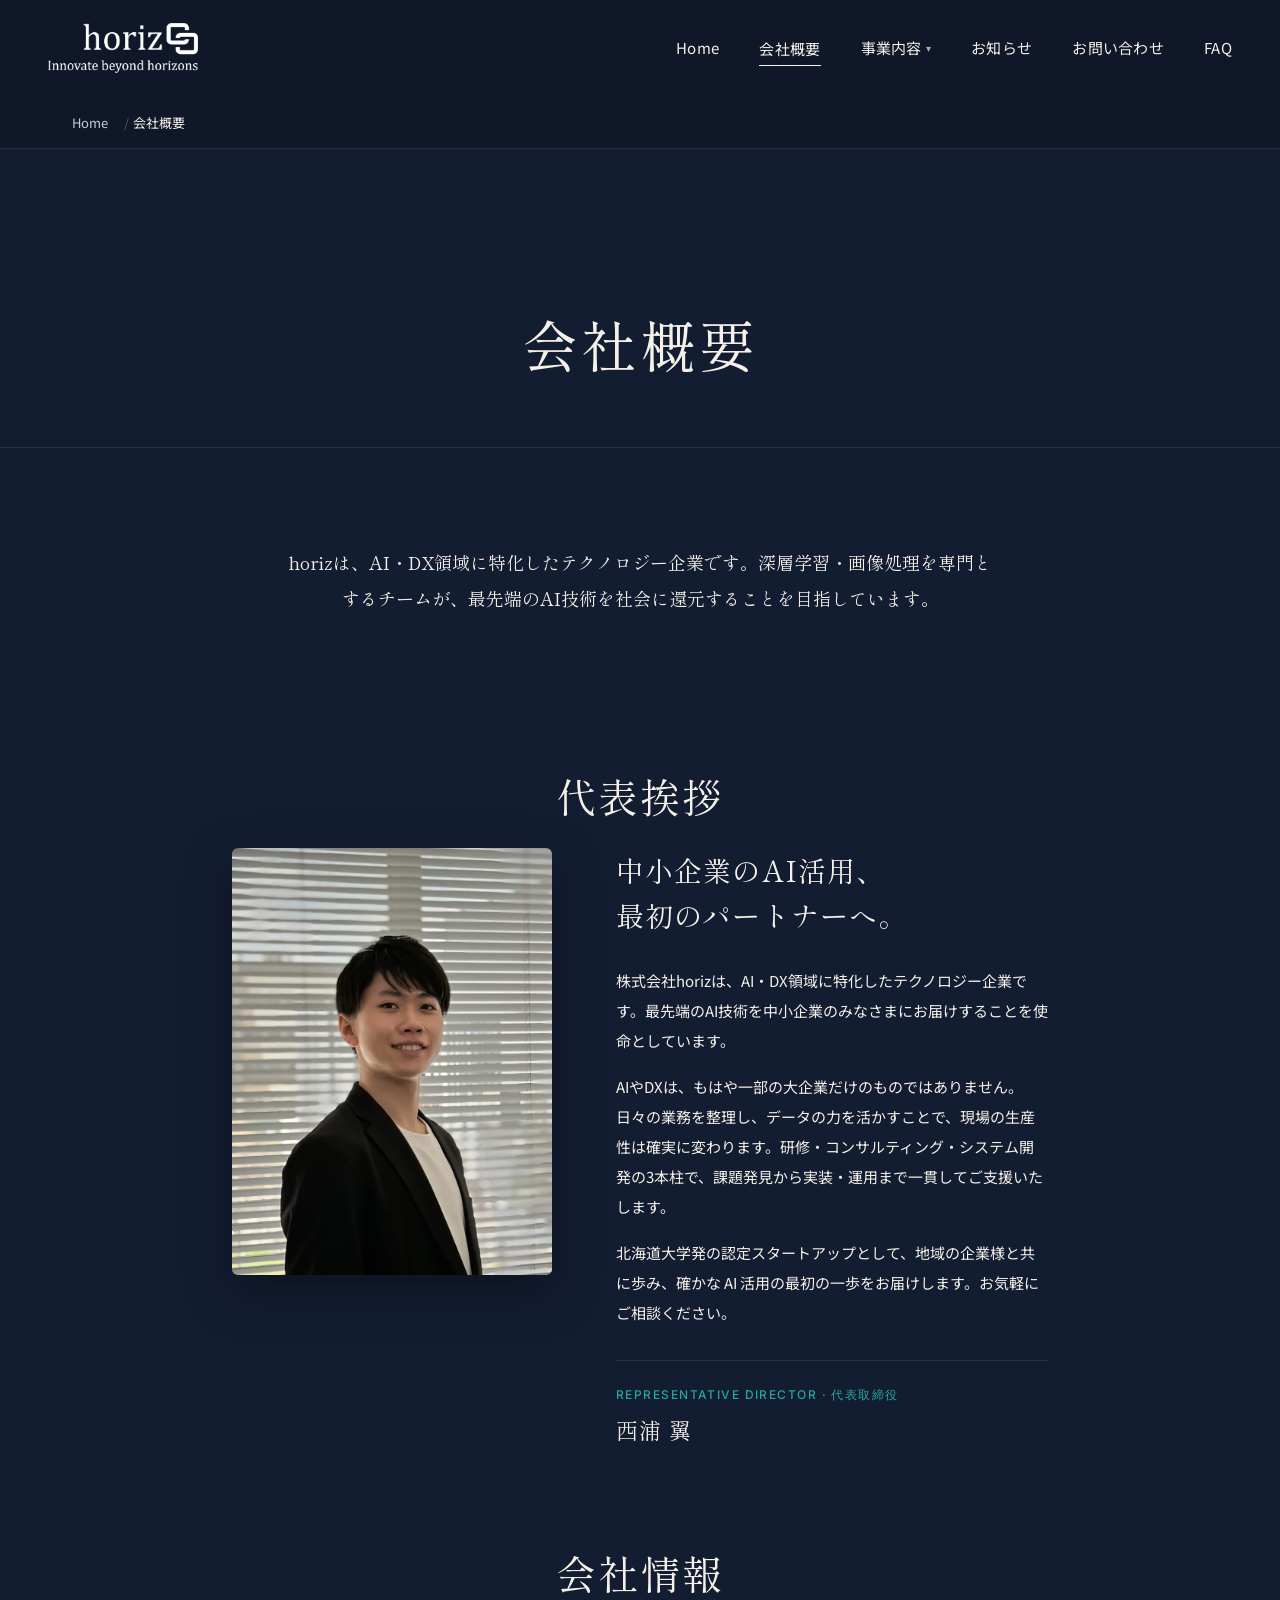
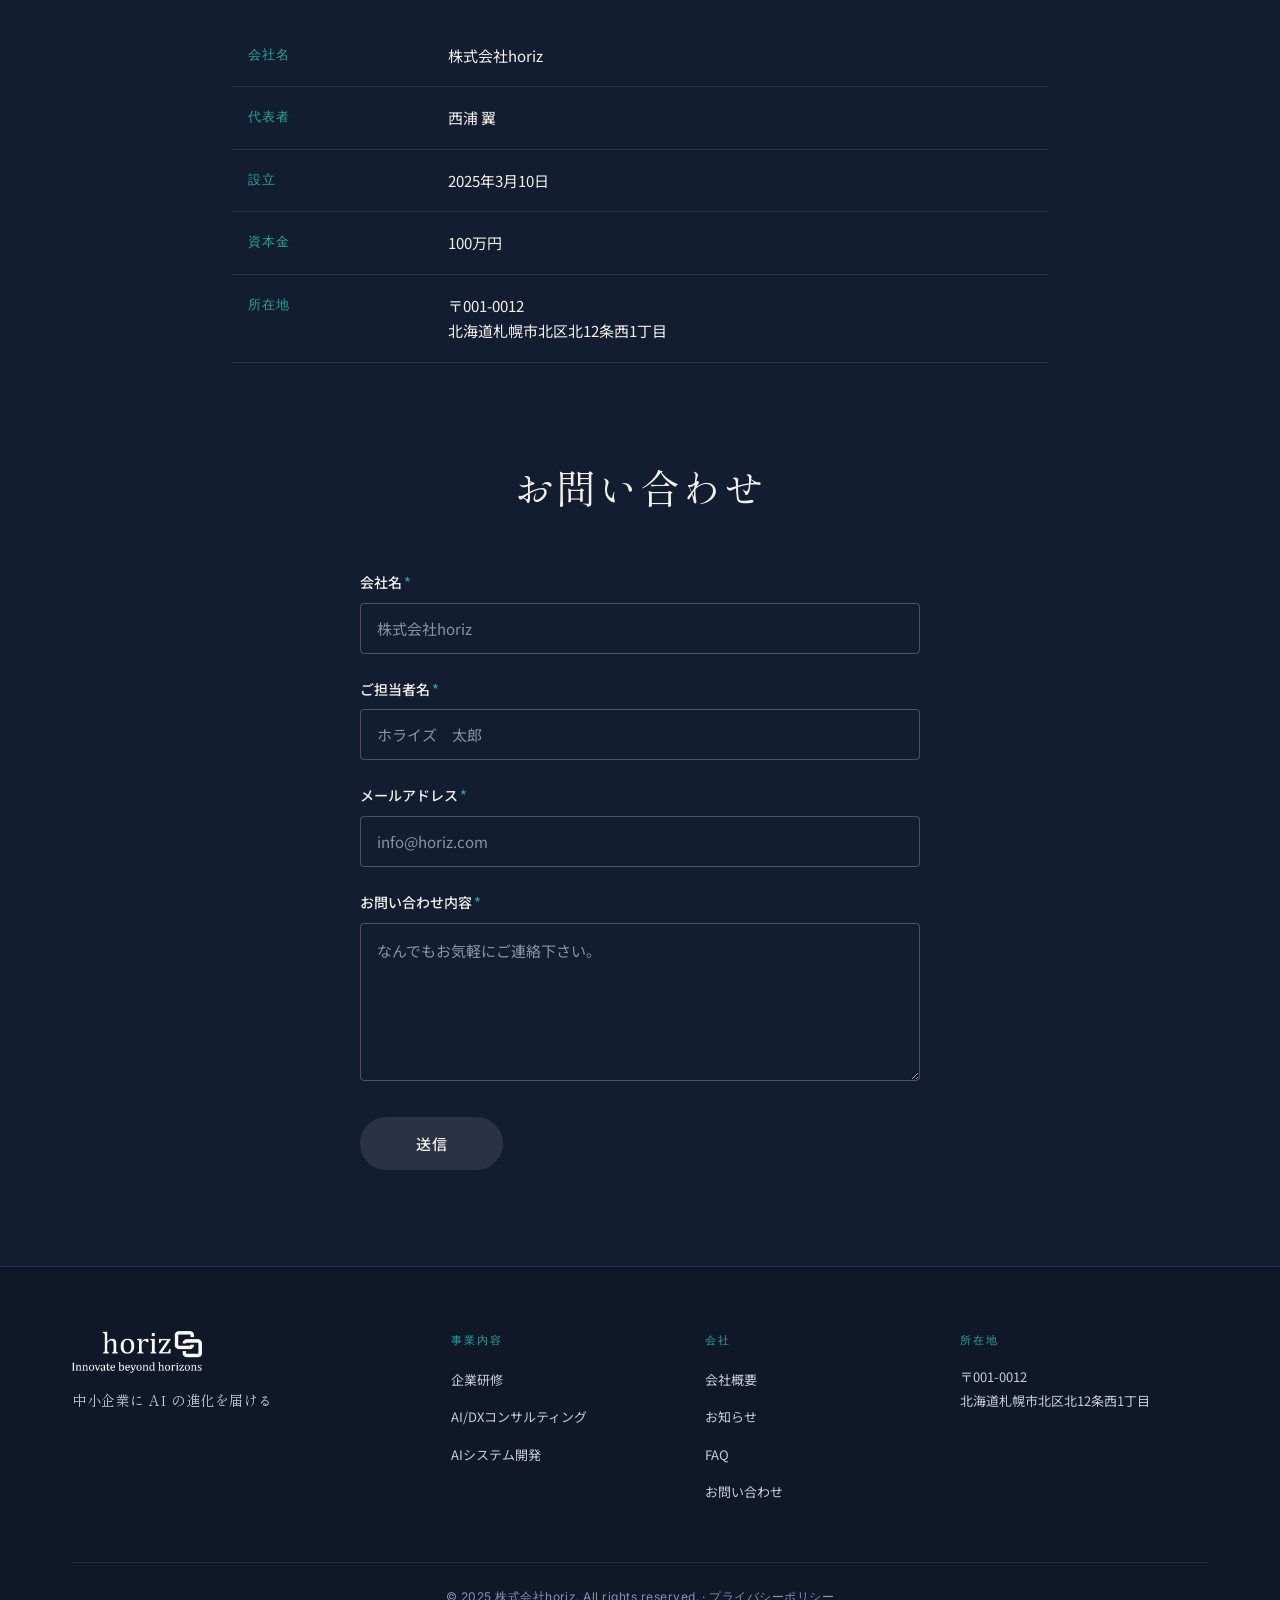
==== commit 19bd27fd: "fix: restore tappable nav, remove all motion animations, nudge HUS logo left" ====
--- a/about/index.html
+++ b/about/index.html
@@ -98,7 +98,6 @@
     </nav>
   </div>
 </header>
-<div class="nav-overlay" aria-hidden="true"></div>
 <main id="main" tabindex="-1">
 <nav class="breadcrumbs" aria-label="パンくずリスト"><ol class="crumb-list"><li class="crumb"><a href="/">Home</a></li><li class="crumb crumb-current" aria-current="page">会社概要</li></ol></nav><script type="application/ld+json">{"@context": "https://schema.org", "@type": "BreadcrumbList", "itemListElement": [{"@type": "ListItem", "position": 1, "name": "Home", "item": "https://horiz-ai.com/"}, {"@type": "ListItem", "position": 2, "name": "会社概要"}]}</script>
 <section class="page-hero page-hero-plain">
@@ -274,7 +273,6 @@
   // ────── ハンバーガー ──────
   var toggle = document.querySelector('.nav-toggle');
   var nav = document.querySelector('.primary-nav');
-  var overlay = document.querySelector('.nav-overlay');
   function closeNav() {
     if (nav) nav.classList.remove('is-open');
     if (toggle) {
@@ -284,7 +282,8 @@
     document.body.classList.remove('nav-locked');
   }
   if (toggle && nav) {
-    toggle.addEventListener('click', function () {
+    toggle.addEventListener('click', function (e) {
+      e.stopPropagation();
       var open = nav.classList.toggle('is-open');
       toggle.classList.toggle('is-open', open);
       toggle.setAttribute('aria-expanded', open ? 'true' : 'false');
@@ -293,7 +292,12 @@
     nav.querySelectorAll('a').forEach(function (a) {
       a.addEventListener('click', closeNav);
     });
-    if (overlay) overlay.addEventListener('click', closeNav);
+    // 暗いオーバーレイ部分(body::after)をタップしてもメニューを閉じる
+    document.addEventListener('click', function (e) {
+      if (!document.body.classList.contains('nav-locked')) return;
+      if (nav.contains(e.target) || toggle.contains(e.target)) return;
+      closeNav();
+    });
     document.addEventListener('keydown', function (e) {
       if (e.key === 'Escape') closeNav();
     });
--- a/assets/css/style.css
+++ b/assets/css/style.css
@@ -92,7 +92,7 @@
   cursor: pointer;
   position: relative;
   padding: 0;
-  z-index: 210; /* 開いたナビパネル(z:200相当)より前面に置いて×ボタンを押せるようにする */
+  z-index: 2; /* ヘッダー内で primary-nav(暗黙のauto=0) の上に置いて閉じる×を押せるようにする */
 }
 .nav-toggle span {
   position: absolute;
@@ -162,7 +162,7 @@
   position: absolute;
   top: 100%;
   left: 50%;
-  transform: translateX(-50%) translateY(8px);
+  transform: translateX(-50%);
   background: var(--bg-2);
   border: 1px solid var(--line);
   border-radius: 4px;
@@ -170,13 +170,11 @@
   min-width: 220px;
   opacity: 0;
   pointer-events: none;
-  transition: opacity 0.15s ease, transform 0.15s ease;
   z-index: 200;
 }
 .has-dropdown:hover .nav-dropdown {
   opacity: 1;
   pointer-events: auto;
-  transform: translateX(-50%) translateY(0);
 }
 .nav-sub-item {
   display: block;
@@ -200,7 +198,6 @@
     position: fixed;
     top: 0;
     right: 0;
-    bottom: 0;
     width: min(360px, 86vw);
     height: 100vh;
     height: 100dvh; /* iOS Safari の動的ビューポート対応 */
@@ -211,7 +208,6 @@
     box-shadow: -16px 0 40px rgba(0,0,0,0.35);
     overflow-y: auto;
     -webkit-overflow-scrolling: touch;
-    z-index: 150; /* オーバーレイ(99)より前、トグル(210)より後ろ */
   }
   .primary-nav.is-open { transform: translateX(0); }
   .nav-list { flex-direction: column; align-items: stretch; gap: 4px; }
@@ -243,18 +239,12 @@
   .caret { display: none; }
 
   body.nav-locked { overflow: hidden; }
-  body.nav-locked .nav-overlay {
-    opacity: 1;
-    pointer-events: auto;
-  }
-  .nav-overlay {
+  body.nav-locked::after {
+    content: '';
     position: fixed;
     inset: 0;
     background: rgba(0,0,0,0.5);
-    z-index: 120;
-    opacity: 0;
-    pointer-events: none;
-    transition: opacity 0.25s ease;
+    z-index: 99; /* ヘッダー(z:100)より下 = ヘッダー内のメニュー＆トグルは前面のままタップ可 */
   }
 }
 
@@ -587,11 +577,11 @@
   color: var(--ink-1);
   line-height: 1;
 }
-.hus-img { width: 220px; }
+.hus-img { width: 220px; transform: translateX(-12px); }
 @media (max-width: 720px) {
   .hus-lockup { gap: 14px; flex-wrap: nowrap; }
   .hus-horiz { width: 130px; }
-  .hus-img { width: 130px; }
+  .hus-img { width: 130px; transform: translateX(-8px); }
   .hus-x { font-size: 28px; }
 }
 
@@ -1160,36 +1150,14 @@
   .scroll-progress { display: none; }
 }
 
-/* ────────────────────────────────────────────────────────────
-   ヒーローテキスト reveal アニメーション
-   ──────────────────────────────────────────────────────────── */
+/* ヒーロー reveal アニメーション — 要望により無効化 */
 .hero-title .hero-line,
 .hero-lede,
 .page-hero-title {
-  animation: hero-reveal 0.9s cubic-bezier(.16,.7,.16,1) both;
-}
-.hero-title .hero-line:nth-child(1) { animation-delay: 0.05s; }
-.hero-title .hero-line:nth-child(2) { animation-delay: 0.20s; }
-.hero-lede { animation-delay: 0.40s; }
-.page-hero-title { animation-delay: 0.10s; }
-
-@keyframes hero-reveal {
-  from {
-    opacity: 0;
-    transform: translateY(16px);
-    filter: blur(2px);
-  }
-  to {
-    opacity: 1;
-    transform: none;
-    filter: none;
-  }
-}
-
-@media (prefers-reduced-motion: reduce) {
-  .hero-title .hero-line,
-  .hero-lede,
-  .page-hero-title { animation: none; }
+  animation: none;
+  opacity: 1;
+  transform: none;
+  filter: none;
 }
 
 /* ────────────────────────────────────────────────────────────
@@ -1298,24 +1266,15 @@
 }
 .scroll-indicator-line {
   position: absolute;
-  top: -56px;
+  top: 0;
   left: 0;
   width: 100%;
   height: 56px;
   background: linear-gradient(to bottom, transparent 0%, var(--teal) 50%, transparent 100%);
-  animation: scroll-line 2.4s cubic-bezier(.65,.05,.35,1) infinite;
-}
-@keyframes scroll-line {
-  0%   { top: -56px; }
-  60%  { top: 56px; }
-  100% { top: 56px; }
+  opacity: 0.6;
 }
 @media (max-width: 720px) {
   .scroll-indicator { bottom: 20px; height: 40px; }
-  .scroll-indicator-line { animation-duration: 2s; }
-}
-@media (prefers-reduced-motion: reduce) {
-  .scroll-indicator-line { animation: none; opacity: 0.6; top: 0; }
 }
 
 /* picture 要素のデフォルトレイアウト */
@@ -1445,8 +1404,6 @@
   z-index: 90;
   opacity: 0;
   pointer-events: none;
-  transform: translateY(8px);
-  transition: opacity 0.25s ease, transform 0.25s ease, background 0.2s ease;
   backdrop-filter: blur(8px);
   -webkit-backdrop-filter: blur(8px);
   display: flex;
@@ -1457,7 +1414,6 @@
 .back-to-top.is-visible {
   opacity: 1;
   pointer-events: auto;
-  transform: none;
 }
 .back-to-top:hover {
   background: var(--teal);
@@ -1472,7 +1428,7 @@
   position: fixed;
   left: 50%;
   bottom: 16px;
-  transform: translateX(-50%) translateY(80px);
+  transform: translateX(-50%);
   background: var(--teal);
   color: #fff;
   padding: 14px 32px;
@@ -1486,13 +1442,11 @@
   z-index: 80;
   opacity: 0;
   pointer-events: none;
-  transition: opacity 0.3s ease, transform 0.3s cubic-bezier(.2,.7,.2,1);
   display: none; /* デスクトップでは非表示 */
 }
 .floating-cta.is-visible {
   opacity: 1;
   pointer-events: auto;
-  transform: translateX(-50%);
 }
 .floating-cta:hover { background: var(--teal-2); color: #fff; }
 @media (max-width: 720px) {
